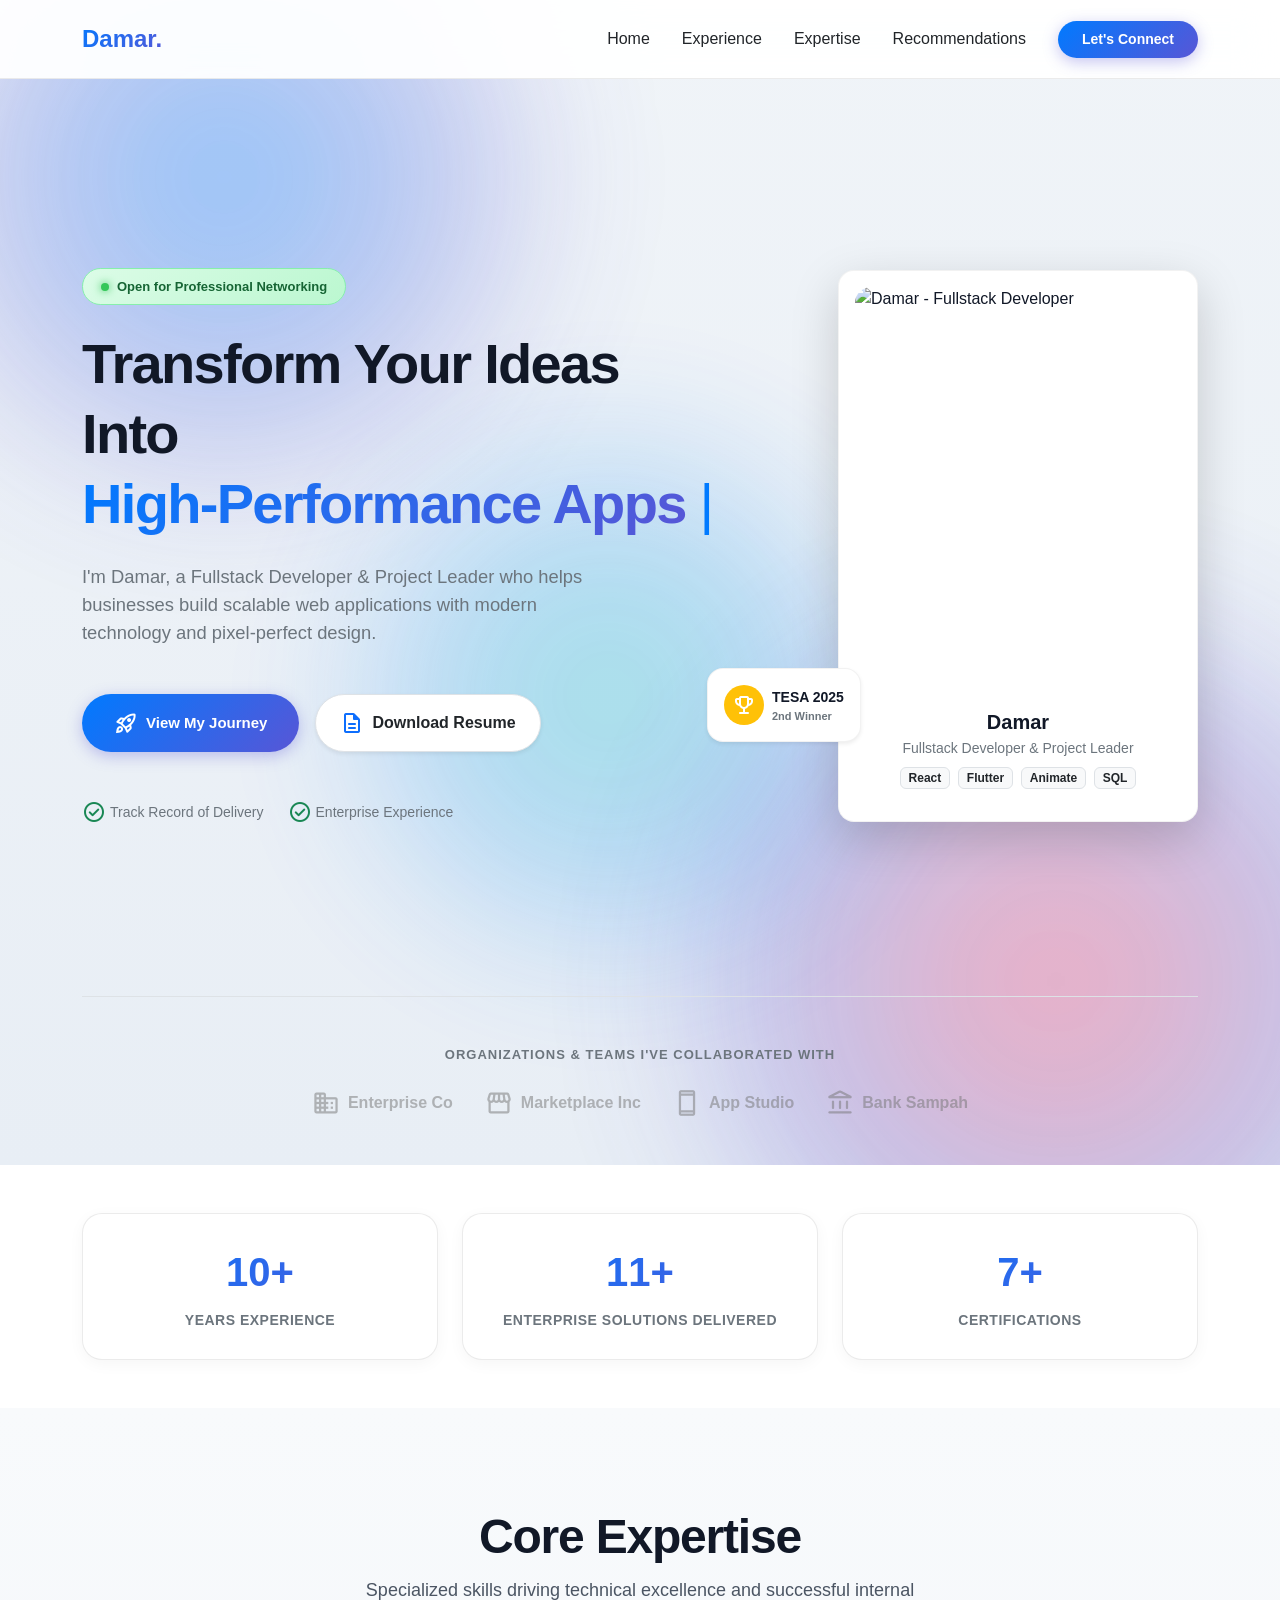
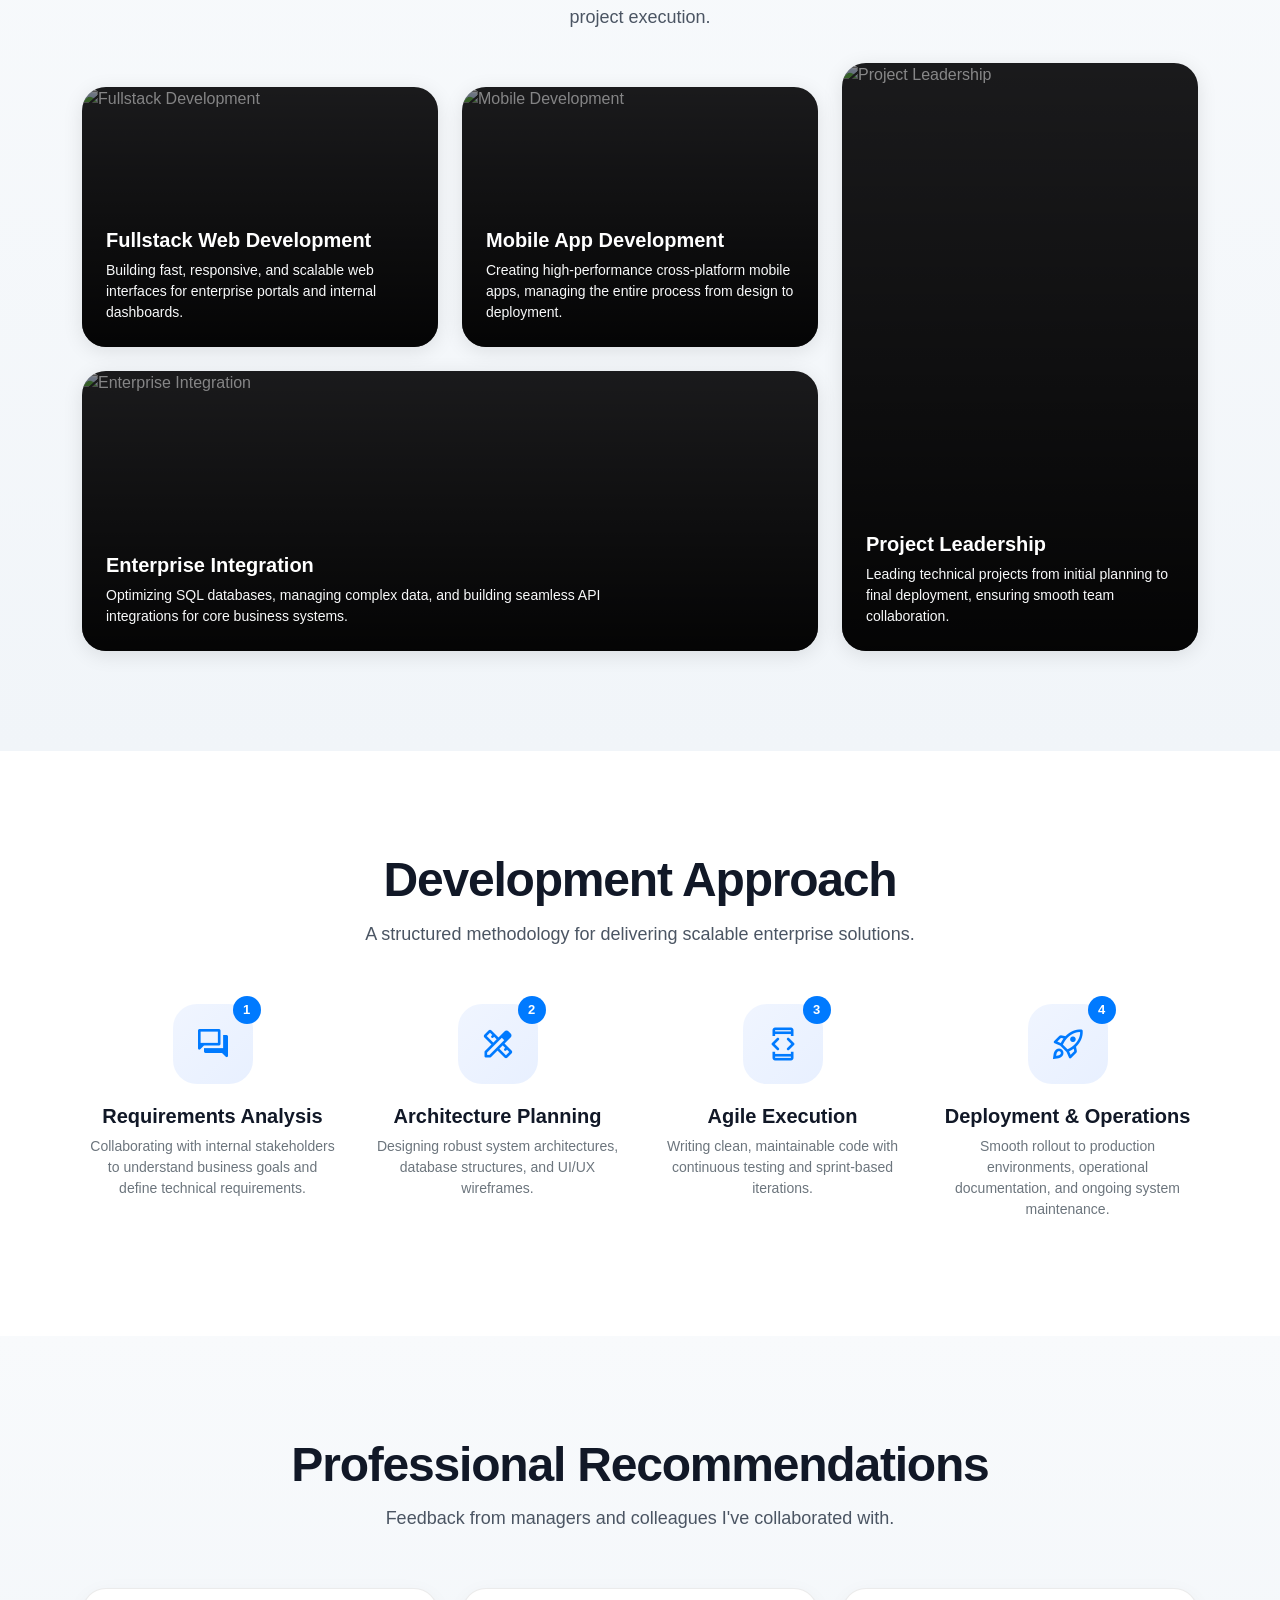
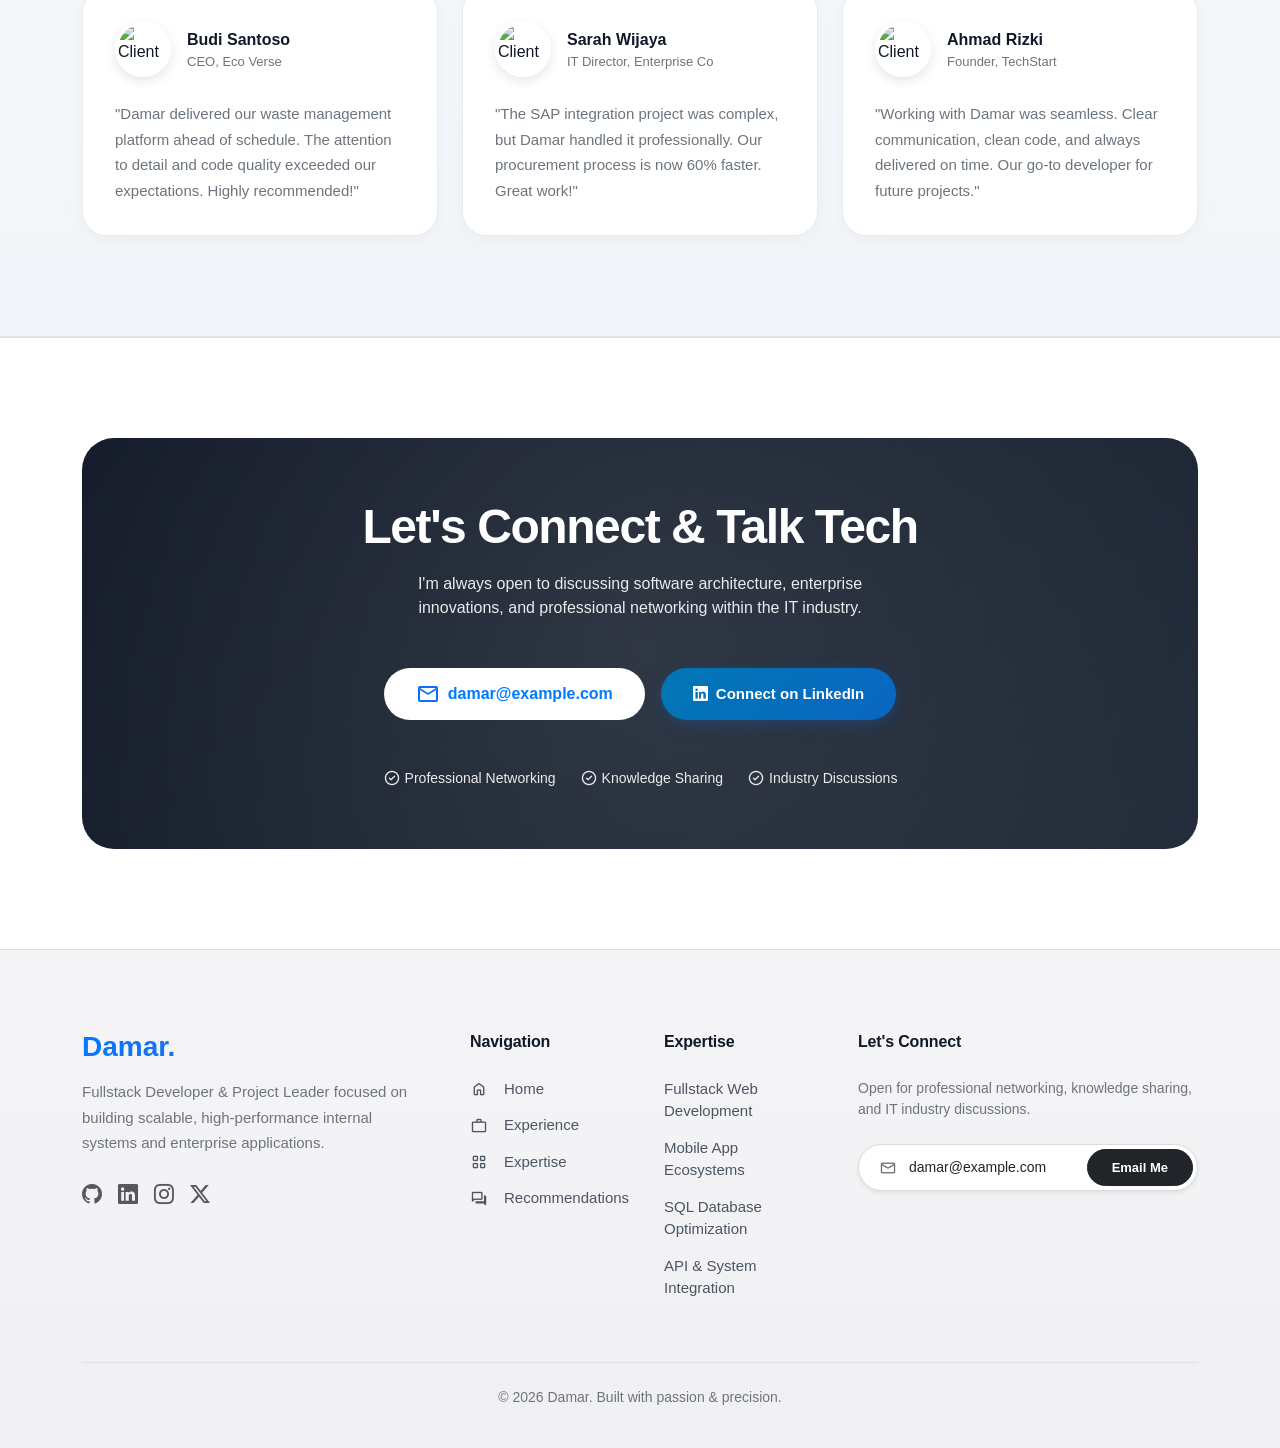
==== index.html @ cf51aee3 "done" ====
<!DOCTYPE html>
<html lang="en">

<head>
    <meta charset="UTF-8">
    <meta name="viewport" content="width=device-width, initial-scale=1.0">

    <title>Damar | Fullstack Developer & Programmer</title>
    <meta name="description"
        content="Hire Damar, a Fullstack Developer & Project Leader specializing in responsive web interfaces and enterprise app integration.">
    <meta name="keywords"
        content="Damar, Fullstack Developer, Web Developer, UI/UX, Programmer, React, Node.js, SQL, SAP Integration">
    <meta name="author" content="Damar">

    <link rel="preconnect" href="https://cdn.jsdelivr.net">
    <link rel="preconnect" href="https://images.unsplash.com">
    <link rel="preconnect" href="https://fonts.googleapis.com">
    <link rel="preconnect" href="https://fonts.gstatic.com" crossorigin>

    <link href="https://cdn.jsdelivr.net/npm/bootstrap@5.3.3/dist/css/bootstrap.min.css" rel="stylesheet">

    <link href="https://fonts.googleapis.com/css2?family=Material+Symbols+Rounded:opsz,wght,FILL,GRAD@24,400,1,0"
        rel="stylesheet" />
    <link rel="stylesheet" href="https://cdn.jsdelivr.net/npm/bootstrap-icons@1.11.3/font/bootstrap-icons.min.css">
    <link rel="stylesheet" href="assets/main.css">
</head>

<body>

    <nav class="navbar navbar-expand-lg fixed-top navbar-glass py-3" id="navbar">
        <div class="container">
            <a class="navbar-brand fw-bold fs-4" href="#"
                style="background: linear-gradient(135deg, var(--primary-blue) 0%, var(--primary-purple) 100%); -webkit-background-clip: text; background-clip: text; color: transparent; -webkit-text-fill-color: transparent;">Damar.</a>
            <button class="navbar-toggler border-0" type="button" data-bs-toggle="collapse" data-bs-target="#navbarNav">
                <span class="navbar-toggler-icon"></span>
            </button>
            <div class="collapse navbar-collapse justify-content-end" id="navbarNav">
                <ul class="navbar-nav align-items-center gap-3 fw-medium">
                    <li class="nav-item"><a class="nav-link text-dark" href="#hero">Home</a></li>
                    <li class="nav-item"><a class="nav-link text-dark" href="portofolio.html">Experience</a></li>
                    <li class="nav-item"><a class="nav-link text-dark" href="#about">Expertise</a></li>
                    <li class="nav-item"><a class="nav-link text-dark" href="#testimonials">Recommendations</a></li>
                    <li class="nav-item ms-lg-2"><a href="#contact" class="btn-gradient text-decoration-none py-2 px-4"
                            style="font-size: 14px;">Let's Connect</a></li>
                </ul>
            </div>
        </div>
    </nav>

    <section id="hero" class="d-flex align-items-center pt-5">
        <div class="aurora-hero">
            <div class="aurora-blob blob-1"></div>
            <div class="aurora-blob blob-2"></div>
            <div class="aurora-blob blob-3"></div>
        </div>

        <div class="container position-relative z-1 py-5">
            <div class="row align-items-center min-vh-100">
                <div class="col-lg-7 text-center text-lg-start">
                    <div class="badge-available mb-4 reveal">
                        <div class="dot"></div>
                        Open for Professional Networking
                    </div>

                    <h1 class="fw-bold display-4 mb-4 lh-sm reveal reveal-delay-1" style="letter-spacing: -0.03em;">
                        Transform Your Ideas Into <br>
                        <span class="typewriter-text"
                            style="background: linear-gradient(135deg, var(--primary-blue) 0%, var(--primary-purple) 100%); -webkit-background-clip: text; background-clip: text; color: transparent; -webkit-text-fill-color: transparent;"></span>
                        <span class="typewriter-cursor">|</span>
                    </h1>

                    <p class="lead text-secondary mb-5 fw-medium reveal reveal-delay-2"
                        style="max-width: 540px; font-size: 1.15rem;">
                        I'm Damar, a Fullstack Developer & Project Leader who helps businesses build scalable web
                        applications with modern technology and pixel-perfect design.
                    </p>

                    <div
                        class="d-flex flex-wrap gap-3 justify-content-center justify-content-lg-start mb-5 reveal reveal-delay-3">
                        <a href="#contact" class="btn-gradient text-decoration-none">
                            <span class="material-symbols-rounded">rocket_launch</span> View My Journey
                        </a>
                        <a href="portofolio.html"
                            class="btn btn-outline-dark bg-white rounded-pill px-4 py-3 fw-semibold d-flex align-items-center gap-2 border shadow-sm text-decoration-none text-dark transition-all hover-shadow">
                            <span class="material-symbols-rounded text-primary">description</span> Download Resume
                        </a>
                    </div>

                    <div class="d-flex flex-wrap gap-4 justify-content-center justify-content-lg-start text-secondary reveal reveal-delay-4"
                        style="font-size: 14px;">
                        <span class="fw-medium d-flex align-items-center"><span
                                class="material-symbols-rounded text-success me-1">check_circle</span> Track Record of
                            Delivery</span>
                        <span class="fw-medium d-flex align-items-center"><span
                                class="material-symbols-rounded text-success me-1">check_circle</span> Enterprise
                            Experience</span>
                    </div>
                </div>

                <div class="col-lg-5 d-none d-lg-block">
                    <div class="position-relative reveal-right">
                        <div class="bg-white rounded-4 p-3 shadow-lg"
                            style="max-width: 360px; margin-left: auto; border: 1px solid rgba(0,0,0,0.05);">
                            <div class="rounded-4 overflow-hidden" style="aspect-ratio: 4/5;">
                                <img src="https://images.unsplash.com/photo-1507003211169-0a1dd7228f2d?ixlib=rb-4.0.3&auto=format&fit=crop&w=600&q=80"
                                    alt="Damar - Fullstack Developer" class="w-100 h-100" style="object-fit: cover;">
                            </div>
                            <div class="p-3 text-center">
                                <h5 class="fw-bold mb-1">Damar</h5>
                                <p class="text-secondary mb-2" style="font-size: 14px;">Fullstack Developer & Project
                                    Leader</p>
                                <div class="d-flex justify-content-center gap-2">
                                    <span class="badge bg-light text-dark border">React</span>
                                    <span class="badge bg-light text-dark border">Flutter</span>
                                    <span class="badge bg-light text-dark border">Animate</span>
                                    <span class="badge bg-light text-dark border">SQL</span>
                                </div>
                            </div>
                        </div>

                        <div class="position-absolute bg-white rounded-4 p-3 shadow-sm"
                            style="bottom: 80px; left: -40px; max-width: 160px; border: 1px solid rgba(0,0,0,0.05);">
                            <div class="d-flex align-items-center gap-2">
                                <div class="bg-warning rounded-circle d-flex align-items-center justify-content-center"
                                    style="width: 40px; height: 40px;">
                                    <span class="material-symbols-rounded text-white">emoji_events</span>
                                </div>
                                <div>
                                    <div class="fw-bold" style="font-size: 14px;">TESA 2025</div>
                                    <div style="font-size: 11px;" class="text-secondary fw-semibold">2nd Winner</div>
                                </div>
                            </div>
                        </div>
                    </div>
                </div>
            </div>

            <div class="text-center pt-5 border-top reveal">
                <p class="text-secondary mb-4"
                    style="font-size: 13px; text-transform: uppercase; letter-spacing: 1px; font-weight: 600;">
                    Organizations & Teams I've Collaborated With</p>
                <div class="client-logos justify-content-center">
                    <div class="client-logo-item text-secondary">
                        <span class="material-symbols-rounded fs-3">domain</span><span class="fw-semibold">Enterprise
                            Co</span>
                    </div>
                    <div class="client-logo-item text-secondary">
                        <span class="material-symbols-rounded fs-3">storefront</span><span
                            class="fw-semibold">Marketplace Inc</span>
                    </div>
                    <div class="client-logo-item text-secondary">
                        <span class="material-symbols-rounded fs-3">smartphone</span><span class="fw-semibold">App
                            Studio</span>
                    </div>
                    <div class="client-logo-item text-secondary">
                        <span class="material-symbols-rounded fs-3">account_balance</span><span class="fw-semibold">Bank
                            Sampah</span>
                    </div>
                </div>
            </div>
        </div>
    </section>

    <section class="py-5 bg-white">
        <div class="container">
            <div class="row g-4">
                <div class="col-12 col-md-4 reveal">
                    <div class="stat-card">
                        <div class="stat-number counter" data-target="10">0</div>
                        <p class="text-secondary fw-semibold small mt-2 mb-0 text-uppercase"
                            style="letter-spacing: 0.5px;">Years Experience</p>
                    </div>
                </div>
                <div class="col-12 col-md-4 reveal reveal-delay-1">
                    <div class="stat-card">
                        <div class="stat-number counter" data-target="11">0</div>
                        <p class="text-secondary fw-semibold small mt-2 mb-0 text-uppercase"
                            style="letter-spacing: 0.5px;">Enterprise Solutions Delivered</p>
                    </div>
                </div>
                <div class="col-12 col-md-4 reveal reveal-delay-2">
                    <div class="stat-card">
                        <div class="stat-number counter" data-target="7">0</div>
                        <p class="text-secondary fw-semibold small mt-2 mb-0 text-uppercase"
                            style="letter-spacing: 0.5px;">Certifications</p>
                    </div>
                </div>
            </div>
        </div>
    </section>

    <section id="about" class="section-padding" style="background: linear-gradient(180deg, #f8fafc 0%, #f1f5f9 100%);">
        <div class="container">
            <div class="section-header reveal">
                <h2 class="section-title" style="letter-spacing: -0.025em; font-weight: 800;">Core Expertise</h2>
                <p class="section-subtitle">Specialized skills driving technical excellence and successful internal
                    project execution.</p>
            </div>

            <div class="row g-4">
                <div class="col-lg-8">
                    <div class="row g-4">
                        <div class="col-md-6 reveal reveal-delay-1">
                            <div class="bento-card">
                                <img src="https://images.unsplash.com/photo-1555066931-4365d14bab8c?ixlib=rb-4.0.3&auto=format&fit=crop&w=800&q=80"
                                    alt="Fullstack Development" class="bento-bg" loading="lazy">
                                <div class="bento-overlay">
                                    <h3 class="fw-bold text-white mb-2 h5">Fullstack Web Development</h3>
                                    <p class="text-light mb-0" style="font-size: 14px;">Building fast, responsive, and
                                        scalable web interfaces for enterprise portals and internal dashboards.</p>
                                </div>
                            </div>
                        </div>
                        <div class="col-md-6 reveal reveal-delay-2">
                            <div class="bento-card">
                                <img src="https://images.unsplash.com/photo-1512941937669-90a1b58e7e9c?ixlib=rb-4.0.3&auto=format&fit=crop&w=800&q=80"
                                    alt="Mobile Development" class="bento-bg" loading="lazy">
                                <div class="bento-overlay">
                                    <h3 class="fw-bold text-white mb-2 h5">Mobile App Development</h3>
                                    <p class="text-light mb-0" style="font-size: 14px;">Creating high-performance
                                        cross-platform mobile apps, managing the entire process from design to
                                        deployment.</p>
                                </div>
                            </div>
                        </div>
                        <div class="col-12 reveal reveal-delay-3">
                            <div class="bento-card" style="min-height: 280px;">
                                <img src="https://images.unsplash.com/photo-1558494949-ef010cbdcc31?ixlib=rb-4.0.3&auto=format&fit=crop&w=1200&q=80"
                                    alt="Enterprise Integration" class="bento-bg" loading="lazy">
                                <div class="bento-overlay">
                                    <h3 class="fw-bold text-white mb-2 h5">Enterprise Integration</h3>
                                    <p class="text-light mb-0" style="font-size: 14px; max-width: 500px;">Optimizing SQL
                                        databases, managing complex data, and building seamless API integrations for
                                        core business systems.</p>
                                </div>
                            </div>
                        </div>
                    </div>
                </div>
                <div class="col-lg-4 mt-4 mt-lg-0 reveal reveal-delay-4">
                    <div class="bento-card bento-tall">
                        <img src="https://images.unsplash.com/photo-1522071820081-009f0129c71c?ixlib=rb-4.0.3&auto=format&fit=crop&w=800&q=80"
                            alt="Project Leadership" class="bento-bg" loading="lazy">
                        <div class="bento-overlay">
                            <h3 class="fw-bold text-white mb-2 h5">Project Leadership</h3>
                            <p class="text-light mb-0" style="font-size: 14px;">Leading technical projects from initial
                                planning to final deployment, ensuring smooth team collaboration.</p>
                        </div>
                    </div>
                </div>
            </div>
        </div>
    </section>


    <section id="process" class="section-padding bg-white">
        <div class="container">
            <div class="section-header reveal">
                <h2 class="section-title" style="letter-spacing: -0.025em; font-weight: 800;">Development Approach</h2>
                <p class="section-subtitle">A structured methodology for delivering scalable enterprise solutions.</p>
            </div>

            <div class="row g-4">
                <div class="col-6 col-lg-3 reveal reveal-delay-1">
                    <div class="process-step">
                        <div class="step-number">1</div>
                        <div class="process-icon">
                            <span class="material-symbols-rounded">forum</span>
                        </div>
                        <h5 class="fw-bold mb-2">Requirements Analysis</h5>
                        <p class="text-secondary px-2" style="font-size: 14px;">Collaborating with internal stakeholders
                            to understand business goals and define technical requirements.</p>
                    </div>
                </div>
                <div class="col-6 col-lg-3 reveal reveal-delay-2">
                    <div class="process-step">
                        <div class="step-number">2</div>
                        <div class="process-icon">
                            <span class="material-symbols-rounded">design_services</span>
                        </div>
                        <h5 class="fw-bold mb-2">Architecture Planning</h5>
                        <p class="text-secondary px-2" style="font-size: 14px;">Designing robust system architectures,
                            database structures, and UI/UX wireframes.</p>
                    </div>
                </div>
                <div class="col-6 col-lg-3 reveal reveal-delay-3">
                    <div class="process-step">
                        <div class="step-number">3</div>
                        <div class="process-icon">
                            <span class="material-symbols-rounded">developer_mode</span>
                        </div>
                        <h5 class="fw-bold mb-2">Agile Execution</h5>
                        <p class="text-secondary px-2" style="font-size: 14px;">Writing clean, maintainable code with
                            continuous testing and sprint-based iterations.</p>
                    </div>
                </div>
                <div class="col-6 col-lg-3 reveal reveal-delay-4">
                    <div class="process-step">
                        <div class="step-number">4</div>
                        <div class="process-icon">
                            <span class="material-symbols-rounded">rocket_launch</span>
                        </div>
                        <h5 class="fw-bold mb-2">Deployment & Operations</h5>
                        <p class="text-secondary px-2" style="font-size: 14px;">Smooth rollout to production
                            environments, operational documentation, and ongoing system maintenance.</p>
                    </div>
                </div>
            </div>
        </div>
    </section>

    <section id="testimonials" class="section-padding border-bottom"
        style="background: linear-gradient(180deg, #f8fafc 0%, #f1f5f9 100%);">
        <div class="container">
            <div class="section-header reveal">
                <h2 class="section-title" style="letter-spacing: -0.025em; font-weight: 800;">Professional
                    Recommendations</h2>
                <p class="section-subtitle">Feedback from managers and colleagues I've collaborated with.</p>
            </div>

            <div class="row g-4">
                <div class="col-md-6 col-lg-4 reveal reveal-delay-1">
                    <div class="testimonial-card">
                        <div class="d-flex align-items-center gap-3 mb-4">
                            <img src="https://images.unsplash.com/photo-1560250097-0b93528c311a?ixlib=rb-4.0.3&auto=format&fit=crop&w=200&q=80"
                                alt="Client" class="testimonial-avatar" loading="lazy">
                            <div>
                                <div class="fw-bold">Budi Santoso</div>
                                <div class="text-secondary" style="font-size: 13px;">CEO, Eco Verse</div>
                            </div>
                        </div>
                        <p class="text-secondary mb-0" style="font-size: 15px; line-height: 1.7;">"Damar delivered our
                            waste management platform ahead of schedule. The attention to detail and code quality
                            exceeded our expectations. Highly recommended!"</p>
                    </div>
                </div>

                <div class="col-md-6 col-lg-4 reveal reveal-delay-2">
                    <div class="testimonial-card">
                        <div class="d-flex align-items-center gap-3 mb-4">
                            <img src="https://images.unsplash.com/photo-1573496359142-b8d87734a5a2?ixlib=rb-4.0.3&auto=format&fit=crop&w=200&q=80"
                                alt="Client" class="testimonial-avatar" loading="lazy">
                            <div>
                                <div class="fw-bold">Sarah Wijaya</div>
                                <div class="text-secondary" style="font-size: 13px;">IT Director, Enterprise Co</div>
                            </div>
                        </div>
                        <p class="text-secondary mb-0" style="font-size: 15px; line-height: 1.7;">"The SAP integration
                            project was complex, but Damar handled it professionally. Our procurement process is now 60%
                            faster. Great work!"</p>
                    </div>
                </div>

                <div class="col-md-6 col-lg-4 reveal reveal-delay-3">
                    <div class="testimonial-card">
                        <div class="d-flex align-items-center gap-3 mb-4">
                            <img src="https://images.unsplash.com/photo-1472099645785-5658abf4ff4e?ixlib=rb-4.0.3&auto=format&fit=crop&w=200&q=80"
                                alt="Client" class="testimonial-avatar" loading="lazy">
                            <div>
                                <div class="fw-bold">Ahmad Rizki</div>
                                <div class="text-secondary" style="font-size: 13px;">Founder, TechStart</div>
                            </div>
                        </div>
                        <p class="text-secondary mb-0" style="font-size: 15px; line-height: 1.7;">"Working with Damar
                            was seamless. Clear communication, clean code, and always delivered on time. Our go-to
                            developer for future projects."</p>
                    </div>
                </div>
            </div>
        </div>
    </section>

    <section id="contact" class="section-padding bg-white border-top">
        <div class="container">
            <div class="cta-section reveal">
                <div class="position-relative z-1">
                    <h2 class="fw-bold display-5 mb-3" style="letter-spacing: -0.03em;">Let's Connect & Talk Tech</h2>
                    <p class="mb-5 mx-auto" style="max-width: 500px; opacity: 0.9;">I'm always open to discussing
                        software architecture, enterprise innovations, and professional networking within the IT
                        industry.</p>

                    <div class="d-flex flex-wrap gap-3 justify-content-center mb-5">
                        <a href="mailto:damar@example.com" class="btn-white text-decoration-none text-dark">
                            <span class="material-symbols-rounded text-primary">mail</span> damar@example.com
                        </a>
                        <a href="https://www.linkedin.com/in/damaryosaaji/" class="btn-gradient text-decoration-none"
                            style="background: linear-gradient(135deg, #0077b5 0%, #0a66c2 100%) !important; box-shadow: 0 4px 15px rgba(10, 102, 194, 0.3) !important;">
                            <i class="bi bi-linkedin"></i> Connect on LinkedIn
                        </a>
                    </div>

                    <div class="d-flex flex-wrap gap-4 justify-content-center" style="font-size: 14px; opacity: 0.9;">
                        <span class="d-flex align-items-center"><span class="material-symbols-rounded me-1"
                                style="font-size: 18px;">check_circle</span> Professional Networking</span>
                        <span class="d-flex align-items-center"><span class="material-symbols-rounded me-1"
                                style="font-size: 18px;">check_circle</span> Knowledge Sharing</span>
                        <span class="d-flex align-items-center"><span class="material-symbols-rounded me-1"
                                style="font-size: 18px;">check_circle</span> Industry Discussions</span>
                    </div>
                </div>
            </div>
        </div>
    </section>

    <footer class="footer-light">
        <div class="container">
            <div class="row g-5">
                <div class="col-lg-4 pe-lg-4 reveal">
                    <h3 class="fw-bold mb-3"
                        style="font-size: 28px; background: linear-gradient(135deg, var(--primary-blue) 0%, var(--primary-purple) 100%); -webkit-background-clip: text; background-clip: text; color: transparent; -webkit-text-fill-color: transparent;">
                        Damar.</h3>
                    <p class="text-secondary" style="font-size: 15px; line-height: 1.7;">
                        Fullstack Developer & Project Leader focused on building scalable, high-performance internal
                        systems and enterprise applications.
                    </p>
                    <div class="d-flex gap-3 mt-4">
                        <a href="#" target="_blank" aria-label="GitHub"
                            class="text-dark fs-5 transition-all opacity-75 hover-opacity-100"><i
                                class="bi bi-github"></i></a>
                        <a href="#" target="_blank" aria-label="LinkedIn"
                            class="text-dark fs-5 transition-all opacity-75 hover-opacity-100"><i
                                class="bi bi-linkedin"></i></a>
                        <a href="#" target="_blank" aria-label="Instagram"
                            class="text-dark fs-5 transition-all opacity-75 hover-opacity-100"><i
                                class="bi bi-instagram"></i></a>
                        <a href="#" target="_blank" aria-label="X / Twitter"
                            class="text-dark fs-5 transition-all opacity-75 hover-opacity-100"><i
                                class="bi bi-twitter-x"></i></a>
                    </div>
                </div>

                <div class="col-6 col-lg-2 reveal reveal-delay-1">
                    <div class="footer-title">Navigation</div>
                    <a href="#hero" class="footer-link"><span class="material-symbols-rounded me-2"
                            style="font-size: 18px;">home</span> Home</a>
                    <a href="portofolio.html" class="footer-link"><span class="material-symbols-rounded me-2"
                            style="font-size: 18px;">work</span> Experience</a>
                    <a href="#about" class="footer-link"><span class="material-symbols-rounded me-2"
                            style="font-size: 18px;">grid_view</span> Expertise</a>
                    <a href="#testimonials" class="footer-link"><span class="material-symbols-rounded me-2"
                            style="font-size: 18px;">forum</span> Recommendations</a>
                </div>

                <div class="col-6 col-lg-2 reveal reveal-delay-2">
                    <div class="footer-title">Expertise</div>
                    <a href="#" class="footer-link">Fullstack Web Development</a>
                    <a href="#" class="footer-link">Mobile App Ecosystems</a>
                    <a href="#" class="footer-link">SQL Database Optimization</a>
                    <a href="#" class="footer-link">API & System Integration</a>
                </div>

                <div class="col-lg-4 reveal reveal-delay-3">
                    <div class="footer-title">Let's Connect</div>
                    <p class="text-secondary mb-4" style="font-size: 14px;">Open for professional networking, knowledge
                        sharing, and IT industry discussions.</p>
                    <div
                        class="d-flex align-items-center border border-secondary border-opacity-25 rounded-pill bg-white overflow-hidden p-1 shadow-sm">
                        <span class="material-symbols-rounded text-secondary ms-3" style="font-size: 18px;">mail</span>
                        <input type="text" value="damar@example.com"
                            class="form-control border-0 bg-transparent shadow-none text-dark" readonly
                            aria-label="Email" style="font-size: 14px;">
                        <a href="mailto:damar@example.com" class="btn btn-dark rounded-pill py-2 px-4"
                            style="font-size: 13px; white-space: nowrap; font-weight: 600;">
                            Email Me
                        </a>
                    </div>
                </div>
            </div>
            <div class="text-center mt-5 pt-4 border-top">
                <p class="text-secondary small mb-0">&copy; 2026 Damar. Built with passion & precision.</p>
            </div>
        </div>
    </footer>

    <button id="backToTop" class="btn-back-to-top" aria-label="Back to top">
        <span class="material-symbols-rounded">arrow_upward</span>
    </button>

    <script src="https://code.jquery.com/jquery-3.7.1.min.js"></script>
    <script src="https://cdn.jsdelivr.net/npm/bootstrap@5.3.3/dist/js/bootstrap.bundle.min.js"></script>
    <script src="assets/main.js"></script>
</body>

</html>
---- assets/main.css ----
:root {
            --primary-blue: #007aff;
            --primary-purple: #5856d6;
            --accent-green: #34c759;
            --bg-light: #fbfbfd;
            --text-dark: #111827;
            --text-secondary: #4b5563;
            --border-light: rgba(0, 0, 0, 0.08);
        }

        html {
            scroll-behavior: smooth;
        }

        body {
            font-family: -apple-system, BlinkMacSystemFont, "Segoe UI", Roboto, Helvetica, Arial, sans-serif;
            background-color: var(--bg-light);
            color: var(--text-dark);
            overflow-x: hidden;
        }

        .material-symbols-rounded {
            vertical-align: middle;
            line-height: 1;
        }

        /* === SCROLL REVEAL ANIMATIONS === */
        .reveal {
            opacity: 0;
            transform: translateY(30px);
            transition: all 0.8s cubic-bezier(0.25, 0.8, 0.25, 1);
        }

        .reveal.active {
            opacity: 1;
            transform: translateY(0);
        }

        .reveal-left {
            opacity: 0;
            transform: translateX(-50px);
            transition: all 0.8s cubic-bezier(0.25, 0.8, 0.25, 1);
        }

        .reveal-left.active {
            opacity: 1;
            transform: translateX(0);
        }

        .reveal-right {
            opacity: 0;
            transform: translateX(50px);
            transition: all 0.8s cubic-bezier(0.25, 0.8, 0.25, 1);
        }

        .reveal-right.active {
            opacity: 1;
            transform: translateX(0);
        }

        .reveal-delay-1 {
            transition-delay: 0.1s;
        }

        .reveal-delay-2 {
            transition-delay: 0.2s;
        }

        .reveal-delay-3 {
            transition-delay: 0.3s;
        }

        .reveal-delay-4 {
            transition-delay: 0.4s;
        }

        /* === AVAILABILITY BADGE === */
        .badge-available {
            background: linear-gradient(135deg, #dcfce7 0%, #bbf7d0 100%);
            color: #166534;
            border: 1px solid #86efac;
            border-radius: 50px;
            display: inline-flex;
            align-items: center;
            gap: 8px;
            padding: 8px 18px;
            font-size: 13px;
            font-weight: 600;
            animation: pulse-green 2s ease-in-out infinite;
        }

        .badge-available .dot {
            width: 8px;
            height: 8px;
            background: var(--accent-green);
            border-radius: 50%;
            box-shadow: 0 0 8px var(--accent-green);
        }

        @keyframes pulse-green {

            0%,
            100% {
                box-shadow: 0 0 0 0 rgba(52, 199, 89, 0.4);
            }

            50% {
                box-shadow: 0 0 0 8px rgba(52, 199, 89, 0);
            }
        }

        /* === HERO & AURORA === */
        #hero {
            position: relative;
            overflow: hidden;
            background: linear-gradient(180deg, #f0f4f8 0%, #e8eef5 100%);
            min-height: 100vh;
            z-index: 1;
        }

        .aurora-hero {
            position: absolute;
            top: 0;
            left: 0;
            right: 0;
            bottom: 0;
            z-index: 0;
        }

        .aurora-blob {
            position: absolute;
            filter: blur(70px);
            opacity: 0.8;
            border-radius: 50%;
            animation: float 15s infinite ease-in-out alternate;
            will-change: transform;
        }

        .blob-1 {
            top: -15%;
            left: -10%;
            width: 55vw;
            height: 55vw;
            background: radial-gradient(circle, rgba(0, 122, 255, 0.5) 0%, rgba(88, 86, 214, 0.3) 50%, transparent 70%);
            animation-duration: 18s;
        }

        .blob-2 {
            bottom: -20%;
            right: -15%;
            width: 65vw;
            height: 65vw;
            background: radial-gradient(circle, rgba(255, 55, 95, 0.45) 0%, rgba(88, 86, 214, 0.35) 50%, transparent 70%);
            animation-duration: 22s;
            animation-delay: -5s;
        }

        .blob-3 {
            top: 35%;
            left: 25%;
            width: 45vw;
            height: 45vw;
            background: radial-gradient(circle, rgba(0, 199, 190, 0.4) 0%, rgba(0, 122, 255, 0.25) 50%, transparent 70%);
            animation-duration: 16s;
            animation-delay: -3s;
        }

        .blob-cursor {
            position: absolute;
            width: 350px;
            height: 350px;
            background: radial-gradient(circle, rgba(0, 122, 255, 0.4) 0%, rgba(0, 122, 255, 0) 70%);
            filter: blur(40px);
            transform: translate(-50%, -50%);
            animation: none;
            pointer-events: none;
            transition: opacity 0.3s ease;
            opacity: 0;
            z-index: 1;
            left: 0;
            top: 0;
        }

        @keyframes float {
            0% {
                transform: translate(0, 0) scale(1) rotate(0deg);
            }

            33% {
                transform: translate(30px, -20px) scale(1.05) rotate(3deg);
            }

            66% {
                transform: translate(-20px, 30px) scale(0.95) rotate(-2deg);
            }

            100% {
                transform: translate(20px, 20px) scale(1.02) rotate(2deg);
            }
        }

        /* === NAVBAR === */
        .navbar-glass {
            background: rgba(255, 255, 255, 0.95);
            backdrop-filter: blur(20px) saturate(180%);
            border-bottom: 1px solid var(--border-light);
            transition: all 0.3s ease;
        }

        .navbar-glass.scrolled {
            box-shadow: 0 4px 20px rgba(0, 0, 0, 0.08);
        }

        /* === CLIENT LOGOS === */
        .client-logos {
            display: flex;
            align-items: center;
            gap: 32px;
            flex-wrap: wrap;
            justify-content: center;
        }

        .client-logo-item {
            opacity: 0.5;
            filter: grayscale(100%);
            transition: all 0.3s ease;
            display: flex;
            align-items: center;
            gap: 8px;
        }

        .client-logo-item:hover {
            opacity: 1;
            filter: grayscale(0%);
        }

        /* === BENTO GRID === */
        .bento-card {
            position: relative;
            border-radius: 24px;
            overflow: hidden;
            background-color: #1d1d1f;
            color: white;
            transition: all 0.4s cubic-bezier(0.25, 0.8, 0.25, 1);
            height: 100%;
            min-height: 260px;
            box-shadow: 0 4px 20px rgba(0, 0, 0, 0.1);
        }

        .bento-card:hover {
            transform: translateY(-6px);
            box-shadow: 0 16px 48px rgba(0, 0, 0, 0.2);
        }

        .bento-bg {
            position: absolute;
            top: 0;
            left: 0;
            width: 100%;
            height: 100%;
            object-fit: cover;
            opacity: 0.55;
            transition: all 0.4s ease;
        }

        .bento-card:hover .bento-bg {
            opacity: 0.75;
            transform: scale(1.05);
        }

        .bento-overlay {
            position: absolute;
            top: 0;
            left: 0;
            width: 100%;
            height: 100%;
            background: linear-gradient(to bottom, rgba(0, 0, 0, 0.1) 0%, rgba(0, 0, 0, 0.85) 100%);
            display: flex;
            flex-direction: column;
            justify-content: flex-end;
            padding: 24px;
        }

        .bento-tall {
            min-height: 540px;
        }

        @media (max-width: 991.98px) {

            .bento-card,
            .bento-tall {
                min-height: 280px !important;
                height: 280px !important;
            }
        }

        /* === STATS CARDS === */
        .stat-card {
            background: #ffffff;
            border-radius: 20px;
            border: 1px solid var(--border-light);
            box-shadow: 0 4px 16px rgba(0, 0, 0, 0.04);
            transition: all 0.3s ease;
            padding: 28px 20px;
            text-align: center;
        }

        .stat-card:hover {
            transform: translateY(-6px);
            box-shadow: 0 12px 32px rgba(0, 0, 0, 0.1);
        }

        .stat-number {
            font-size: 2.5rem;
            font-weight: 700;
            background: linear-gradient(135deg, var(--primary-blue) 0%, var(--primary-purple) 100%);
            -webkit-background-clip: text;
            background-clip: text;
            color: transparent;
            -webkit-text-fill-color: transparent;
        }

        /* === PORTFOLIO TABS & CARDS === */
        .modern-tabs {
            background-color: #f3f4f6;
            border-radius: 50px;
            padding: 6px;
            display: inline-flex;
            border: 1px solid rgba(0, 0, 0, 0.05);
        }

        .modern-tabs .nav-link {
            color: #4b5563;
            font-weight: 600;
            border-radius: 50px;
            padding: 10px 24px;
            font-size: 14px;
            transition: all 0.3s ease;
            border: none;
        }

        .modern-tabs .nav-link:hover {
            color: var(--text-dark);
        }

        .modern-tabs .nav-link.active {
            background: linear-gradient(135deg, #ffffff 0%, #f8f9fa 100%);
            color: var(--text-dark);
            box-shadow: 0 2px 10px rgba(0, 0, 0, 0.08);
        }

        .tab-pane {
            transition: opacity 0.4s ease-in-out;
        }

        .card-modern {
            background: #ffffff;
            border-radius: 24px;
            padding: 16px;
            border: 1px solid var(--border-light);
            box-shadow: 0 6px 20px rgba(0, 0, 0, 0.04);
            transition: all 0.35s cubic-bezier(0.25, 0.8, 0.25, 1);
            height: 100%;
            display: flex;
            flex-direction: column;
            position: relative;
            text-decoration: none;
            color: var(--text-dark);
        }

        .card-modern:hover {
            transform: translateY(-6px);
            box-shadow: 0 16px 40px rgba(0, 0, 0, 0.1);
            text-decoration: none;
            color: var(--text-dark);
        }

        .card-modern-img {
            background-color: #f3f4f6;
            border-radius: 16px;
            overflow: hidden;
            position: relative;
            aspect-ratio: 4/3;
            margin-bottom: 20px;
        }

        .card-modern-img img {
            width: 100%;
            height: 100%;
            object-fit: cover;
            transition: transform 0.4s ease;
        }

        .card-modern:hover .card-modern-img img {
            transform: scale(1.03);
        }

        .card-badge {
            position: absolute;
            top: 12px;
            right: 12px;
            background: #ffffff;
            color: var(--text-dark);
            font-weight: 600;
            font-size: 11px;
            padding: 6px 12px;
            border-radius: 8px;
            box-shadow: 0 4px 12px rgba(0, 0, 0, 0.12);
            display: flex;
            align-items: center;
            gap: 6px;
            z-index: 2;
        }

        /* === TECH ICONS === */
        .tech-icon-box {
            width: 72px;
            height: 72px;
            border-radius: 18px;
            display: flex;
            align-items: center;
            justify-content: center;
            font-size: 32px;
            transition: all 0.3s ease;
            margin-bottom: 12px;
        }

        .tech-icon-box:hover {
            transform: translateY(-4px) scale(1.05);
        }

        /* === TESTIMONIALS === */
        .testimonial-card {
            background: #ffffff;
            border-radius: 24px;
            padding: 32px;
            border: 1px solid var(--border-light);
            box-shadow: 0 4px 20px rgba(0, 0, 0, 0.04);
            height: 100%;
            transition: all 0.3s ease;
        }

        .testimonial-card:hover {
            box-shadow: 0 12px 32px rgba(0, 0, 0, 0.08);
            transform: translateY(-4px);
        }

        .testimonial-avatar {
            width: 56px;
            height: 56px;
            border-radius: 50%;
            object-fit: cover;
            border: 3px solid #fff;
            box-shadow: 0 4px 12px rgba(0, 0, 0, 0.1);
        }

        .stars {
            color: #fbbf24;
            font-size: 20px;
        }

        /* === PROCESS STEPS (STATIC & CLEAN) === */
        .process-step {
            text-align: center;
            position: relative;
        }

        .process-step:not(:last-child)::after {
            content: '';
            position: absolute;
            top: 40px;
            right: -50%;
            width: 100%;
            height: 2px;
            background: linear-gradient(90deg, var(--primary-blue), transparent);
            opacity: 0.3;
        }

        @media (max-width: 991.98px) {
            .process-step:not(:last-child)::after {
                display: none;
            }
        }

        .process-icon {
            width: 80px;
            height: 80px;
            background: linear-gradient(135deg, #f0f5ff 0%, #e8f0ff 100%);
            border-radius: 24px;
            display: flex;
            align-items: center;
            justify-content: center;
            color: var(--primary-blue);
            margin: 0 auto 20px;
        }

        .process-icon .material-symbols-rounded {
            font-size: 36px;
        }

        .step-number {
            position: absolute;
            top: -8px;
            right: calc(50% - 48px);
            width: 28px;
            height: 28px;
            background: var(--primary-blue);
            color: white;
            border-radius: 50%;
            font-size: 13px;
            font-weight: 700;
            display: flex;
            align-items: center;
            justify-content: center;
        }

        /* === FAQ === */
        .faq-item {
            border-bottom: 1px solid var(--border-light);
            padding: 22px 0;
        }

        .faq-question {
            font-weight: 600;
            font-size: 1.05rem;
            color: var(--text-dark);
            cursor: pointer;
            display: flex;
            justify-content: space-between;
            align-items: center;
            transition: color 0.3s ease;
        }

        .faq-question:hover {
            color: var(--primary-blue);
        }

        .faq-icon {
            transition: transform 0.4s cubic-bezier(0.25, 0.8, 0.25, 1);
            font-size: 1.5rem;
        }

        .faq-item.active .faq-icon {
            transform: rotate(180deg);
            color: var(--primary-blue);
        }

        .faq-answer-wrapper {
            display: grid;
            grid-template-rows: 0fr;
            transition: grid-template-rows 0.4s cubic-bezier(0.25, 0.8, 0.25, 1);
        }

        .faq-item.active .faq-answer-wrapper {
            grid-template-rows: 1fr;
        }

        .faq-answer {
            overflow: hidden;
        }

        .faq-answer-inner {
            padding-top: 0px;
            color: var(--text-secondary);
            font-size: 15px;
            line-height: 1.6;
            opacity: 0;
            transform: translateY(-10px);
            transition: all 0.4s cubic-bezier(0.25, 0.8, 0.25, 1);
        }

        .faq-item.active .faq-answer-inner {
            opacity: 1;
            padding-top: 16px;
            padding-bottom: 8px;
            transform: translateY(0);
        }

        /* === CTA SECTION === */
        .cta-section {
            background: linear-gradient(135deg, var(--text-dark) 0%, #1f2937 100%);
            border-radius: 32px;
            padding: 60px 40px;
            text-align: center;
            color: white;
            position: relative;
            overflow: hidden;
        }

        .cta-section::before {
            content: '';
            position: absolute;
            top: -50%;
            left: -50%;
            width: 200%;
            height: 200%;
            background: radial-gradient(circle, rgba(255, 255, 255, 0.1) 0%, transparent 60%);
            animation: rotate 20s linear infinite;
        }

        @keyframes rotate {
            from {
                transform: rotate(0deg);
            }

            to {
                transform: rotate(360deg);
            }
        }

        /* === BUTTONS === */
        .btn-gradient {
            background: linear-gradient(135deg, var(--primary-blue) 0%, var(--primary-purple) 100%);
            color: #ffffff !important;
            border-radius: 100px;
            padding: 14px 32px;
            font-weight: 600;
            font-size: 15px;
            border: none;
            transition: all 0.3s ease;
            box-shadow: 0 4px 15px rgba(88, 86, 214, 0.35);
            display: inline-flex;
            align-items: center;
            gap: 8px;
        }

        .btn-gradient:hover {
            transform: translateY(-2px);
            box-shadow: 0 8px 25px rgba(88, 86, 214, 0.45);
        }

        .btn-white {
            background: white;
            color: var(--primary-blue) !important;
            border-radius: 100px;
            padding: 14px 32px;
            font-weight: 600;
            border: none;
            transition: all 0.3s ease;
            display: inline-flex;
            align-items: center;
            gap: 8px;
        }

        .btn-white:hover {
            transform: translateY(-2px);
            box-shadow: 0 8px 25px rgba(0, 0, 0, 0.2);
        }

        /* === FOOTER & LAYOUT === */
        .footer-light {
            background: linear-gradient(180deg, #f5f5f7 0%, #f0f0f2 100%);
            border-top: 1px solid var(--border-light);
            padding: 80px 0 40px 0;
        }

        .footer-link {
            color: var(--text-secondary);
            text-decoration: none;
            display: flex;
            align-items: center;
            gap: 8px;
            margin-bottom: 14px;
            font-weight: 500;
            font-size: 15px;
            transition: all 0.2s ease;
        }

        .footer-link:hover {
            color: var(--primary-blue);
            transform: translateX(3px);
        }

        .footer-link .material-symbols-rounded {
            font-size: 20px;
        }

        .footer-title {
            color: var(--text-dark);
            font-weight: 700;
            margin-bottom: 24px;
            font-size: 16px;
            letter-spacing: -0.01em;
        }

        .section-padding {
            padding: 100px 0;
        }

        @media (max-width: 991.98px) {
            .section-padding {
                padding: 70px 0;
            }
        }

        .section-header {
            margin-bottom: 56px;
            text-align: center;
        }

        .section-header .section-title {
            font-size: clamp(2rem, 5vw, 3rem);
            margin-bottom: 12px;
            font-weight: 700;
            letter-spacing: -0.025em;
        }

        .section-header .section-subtitle {
            font-size: 1.125rem;
            color: var(--text-secondary);
            max-width: 600px;
            margin: 0 auto;
        }

        /* === BACK TO TOP === */
        .btn-back-to-top {
            position: fixed;
            bottom: 30px;
            right: 30px;
            width: 50px;
            height: 50px;
            border-radius: 50%;
            background: linear-gradient(135deg, var(--primary-blue) 0%, var(--primary-purple) 100%);
            color: #ffffff;
            border: none;
            box-shadow: 0 8px 24px rgba(0, 122, 255, 0.35);
            display: flex;
            align-items: center;
            justify-content: center;
            font-size: 24px;
            z-index: 999;
            opacity: 0;
            visibility: hidden;
            transform: translateY(20px);
            transition: all 0.3s ease;
            cursor: pointer;
        }

        .btn-back-to-top.show {
            opacity: 1;
            visibility: visible;
            transform: translateY(0);
        }

        .btn-back-to-top:hover {
            transform: translateY(-5px) scale(1.05);
            box-shadow: 0 12px 32px rgba(0, 122, 255, 0.45);
        }

        /* === TYPEWRITER CURSOR === */
        .typewriter-cursor {
            color: var(--primary-blue);
            font-weight: 300;
            animation: blinkTextCursor 0.7s infinite normal;
        }

        @keyframes blinkTextCursor {

            0%,
            100% {
                opacity: 1;
            }

            50% {
                opacity: 0;
            }
        }

        /* === PORTFOLIO PAGE SPECIFIC === */
        .page-header {
            padding: 140px 0 70px 0;
            text-align: center;
            background: linear-gradient(180deg, #f5f5f7 0%, #f0f0f2 100%);
            border-bottom: 1px solid var(--border-light);
        }

        .filter-controls {
            margin-bottom: 48px;
        }

        .search-input {
            border-radius: 50px;
            padding-left: 48px;
            height: 48px;
            border: 1px solid var(--border-light);
            background-color: #fff;
            box-shadow: 0 2px 8px rgba(0, 0, 0, 0.03);
            transition: all 0.3s ease;
        }

        .search-input:focus {
            box-shadow: 0 0 0 3px rgba(0, 122, 255, 0.2);
            border-color: var(--primary-blue);
        }

        .search-icon {
            position: absolute;
            left: 20px;
            top: 50%;
            transform: translateY(-50%);
            color: var(--text-secondary);
            font-size: 22px;
            pointer-events: none;
        }

        .filter-btn {
            background-color: #fff;
            border: 1px solid var(--border-light);
            color: var(--text-secondary);
            font-weight: 600;
            border-radius: 50px;
            padding: 10px 24px;
            font-size: 14px;
            transition: all 0.3s ease;
        }

        .filter-btn:hover {
            color: var(--text-dark);
            border-color: rgba(0, 0, 0, 0.1);
        }

        .filter-btn.active {
            background: linear-gradient(135deg, var(--primary-blue) 0%, var(--primary-purple) 100%);
            color: white;
            box-shadow: 0 4px 15px rgba(88, 86, 214, 0.3);
            border-color: transparent;
        }

        /* === DETAIL PORTO SPECIFIC === */
        .project-hero {
            padding: 90px 0 24px;
            background: linear-gradient(180deg, #f8fafc 0%, #ffffff 100%);
            border-bottom: 1px solid var(--border-light);
        }

        .project-cover {
            width: 100%;
            border-radius: 24px;
            overflow: hidden;
            box-shadow: 0 12px 40px rgba(0, 0, 0, 0.1);
            margin-top: 20px;
            aspect-ratio: 24/9;
            max-height: 420px;
            background-color: #f3f4f6;
            position: relative;
        }

        .project-cover img {
            width: 100%;
            height: 100%;
            object-fit: cover;
            transition: opacity 0.3s ease;
            cursor: pointer;
        }

        .detail-card {
            background: white;
            border-radius: 20px;
            padding: 32px;
            border: 1px solid var(--border-light);
            box-shadow: 0 4px 20px rgba(0, 0, 0, 0.02);
            height: 100%;
        }

        .meta-label {
            font-size: 12px;
            font-weight: 700;
            text-transform: uppercase;
            letter-spacing: 1px;
            color: var(--text-secondary);
            margin-bottom: 8px;
        }

        /* === GALLERY & LIGHTBOX === */
        .gallery-thumbnails {
            display: flex;
            gap: 10px;
            margin-top: 12px;
            overflow-x: auto;
            padding-bottom: 4px;
        }

        .thumbnail-item {
            width: 86px;
            height: 60px;
            border-radius: 8px;
            overflow: hidden;
            cursor: pointer;
            border: 2px solid transparent;
            opacity: 0.6;
            transition: all 0.3s ease;
            flex-shrink: 0;
        }

        .thumbnail-item.active,
        .thumbnail-item:hover {
            opacity: 1;
            border-color: var(--primary-blue);
        }

        .thumbnail-item img {
            width: 100%;
            height: 100%;
            object-fit: cover;
        }

        .gallery-nav {
            position: absolute;
            top: 50%;
            transform: translateY(-50%);
            background: rgba(255, 255, 255, 0.8);
            border: none;
            width: 40px;
            height: 40px;
            border-radius: 50%;
            display: flex;
            align-items: center;
            justify-content: center;
            cursor: pointer;
            box-shadow: 0 4px 12px rgba(0, 0, 0, 0.1);
            transition: all 0.2s ease;
            z-index: 10;
        }

        .gallery-nav:hover {
            background: white;
            transform: translateY(-50%) scale(1.1);
        }

        #galleryPrev {
            left: 20px;
        }

        #galleryNext {
            right: 20px;
        }

        .btn-fullscreen {
            position: absolute;
            top: 20px;
            right: 20px;
            background: rgba(0, 0, 0, 0.5);
            color: white;
            border: none;
            width: 40px;
            height: 40px;
            border-radius: 8px;
            display: flex;
            align-items: center;
            justify-content: center;
            cursor: pointer;
            backdrop-filter: blur(4px);
            transition: all 0.2s ease;
            z-index: 10;
        }

        .btn-fullscreen:hover {
            background: rgba(0, 0, 0, 0.8);
        }

        #lightbox {
            position: fixed;
            top: 0;
            left: 0;
            width: 100%;
            height: 100%;
            background: rgba(0, 0, 0, 0.9);
            z-index: 9999;
            display: none;
            align-items: center;
            justify-content: center;
            backdrop-filter: blur(8px);
        }

        #lightbox img {
            max-width: 90%;
            max-height: 90vh;
            border-radius: 12px;
            box-shadow: 0 20px 60px rgba(0, 0, 0, 0.3);
            object-fit: contain;
        }

        .lightbox-close {
            position: absolute;
            top: 30px;
            right: 30px;
            color: white;
            font-size: 32px;
            cursor: pointer;
            background: none;
            border: none;
            opacity: 0.7;
            transition: opacity 0.2s;
        }

        .lightbox-close:hover {
            opacity: 1;
        }

        .lightbox-nav {
            position: absolute;
            top: 50%;
            transform: translateY(-50%);
            color: white;
            font-size: 40px;
            cursor: pointer;
            background: none;
            border: none;
            opacity: 0.5;
            transition: opacity 0.2s;
            padding: 20px;
        }

        .lightbox-nav:hover {
            opacity: 1;
        }

        #lightboxPrev {
            left: 20px;
        }

        #lightboxNext {
            right: 20px;
        }

        .btn-outline {
            border: 1px solid var(--border-light);
            background: white;
            color: var(--text-dark);
            border-radius: 100px;
            padding: 12px 28px;
            font-weight: 600;
            font-size: 15px;
            transition: all 0.3s ease;
            display: inline-flex;
            align-items: center;
            gap: 8px;
        }

        .btn-outline:hover {
            background: #f3f4f6;
        }

        /* Shimmer Loading Effect */
        .skeleton {
            background: #e2e5e7;
            background-image: linear-gradient(90deg, rgba(255, 255, 255, 0), rgba(255, 255, 255, 0.5), rgba(255, 255, 255, 0));
            background-size: 40px 100%;
            background-repeat: no-repeat;
            background-position: left -40px top 0;
            animation: shine 1s ease infinite;
            border-radius: 8px;
        }

        @keyframes shine {
            to {
                background-position: right -40px top 0;
            }
        }
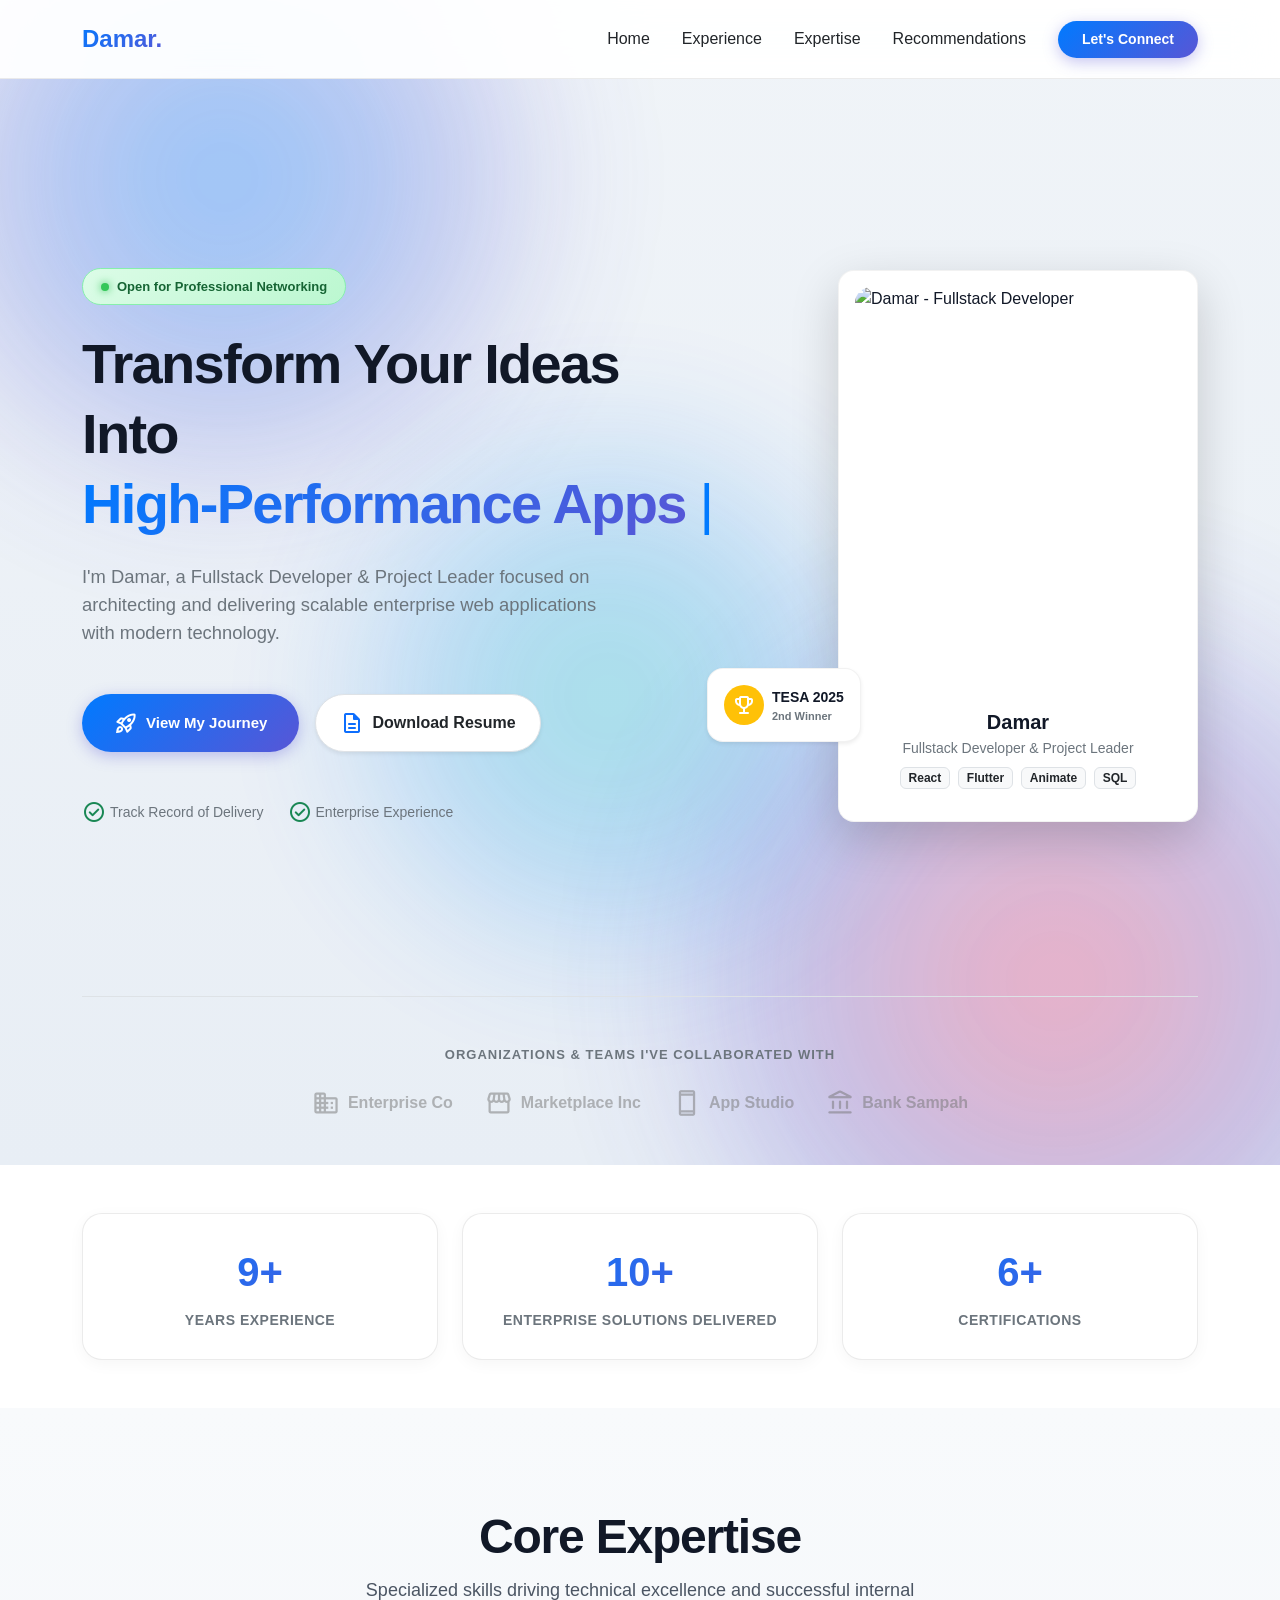
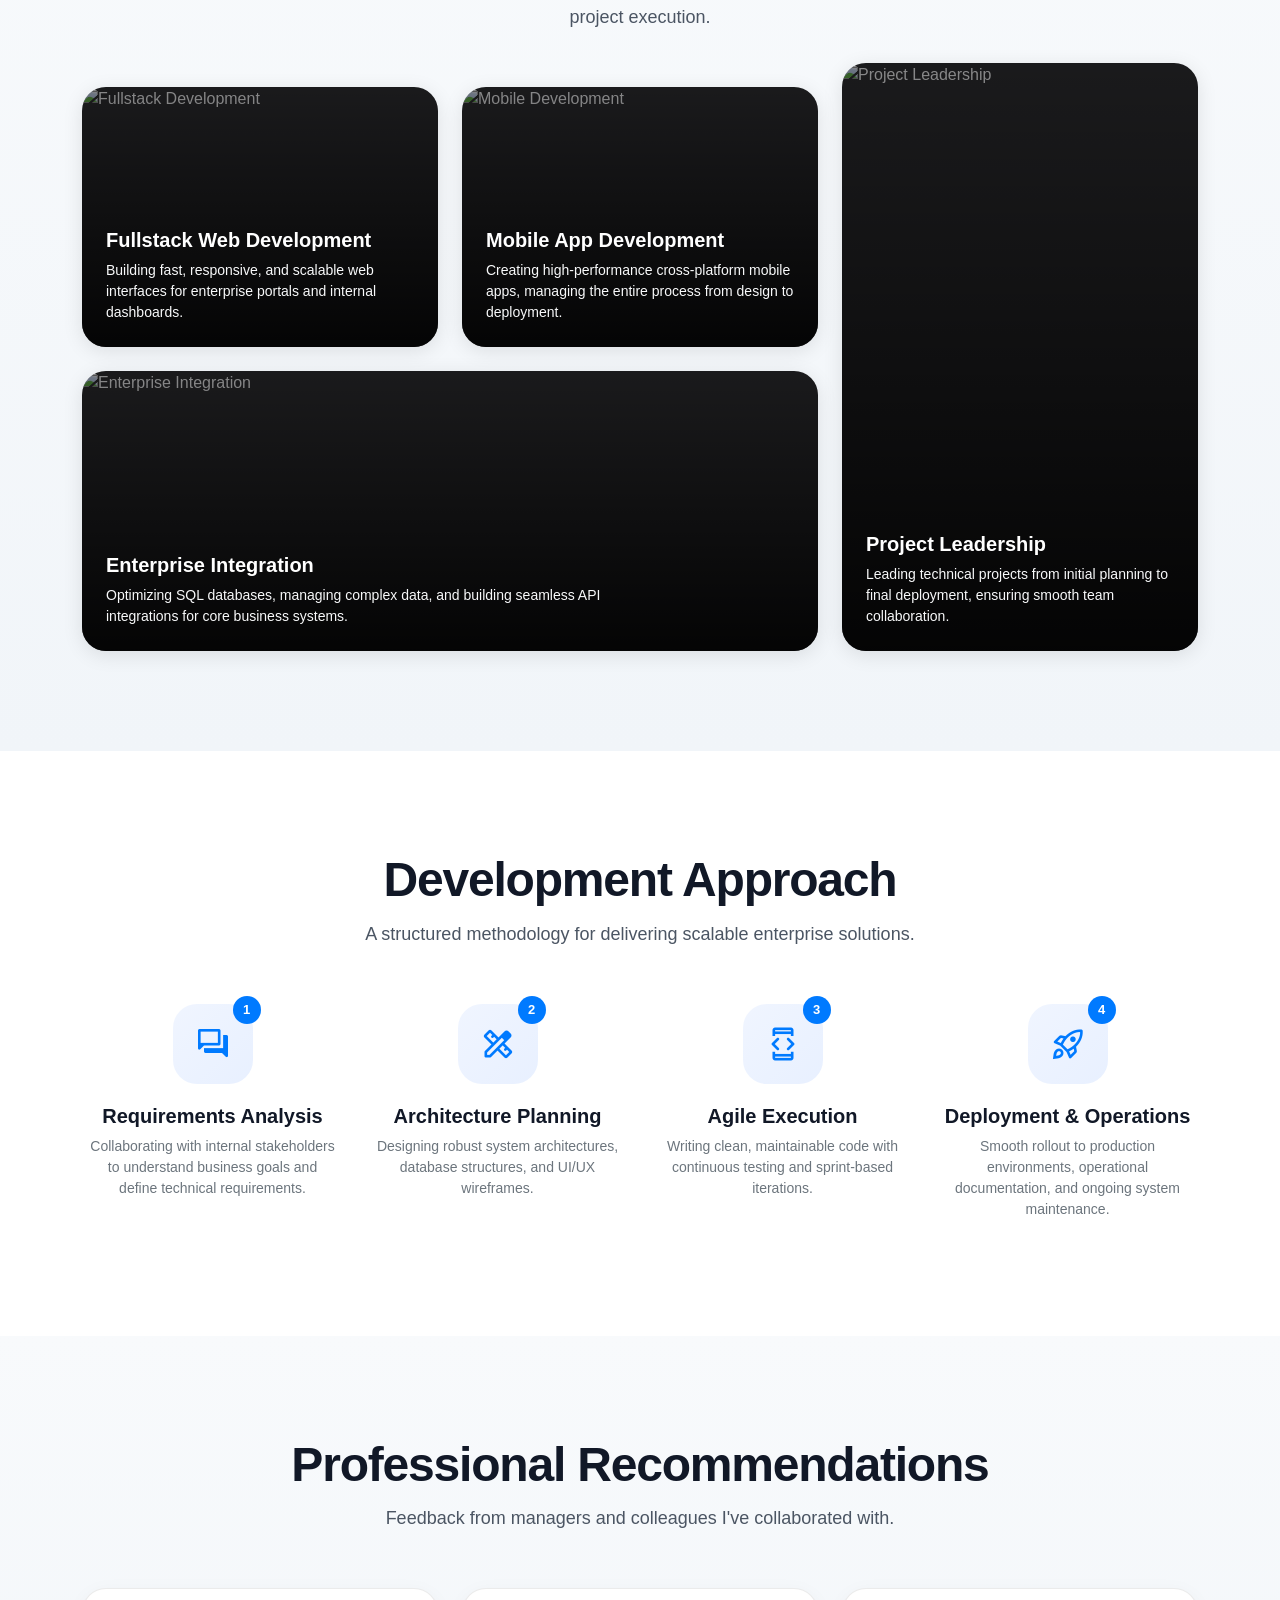
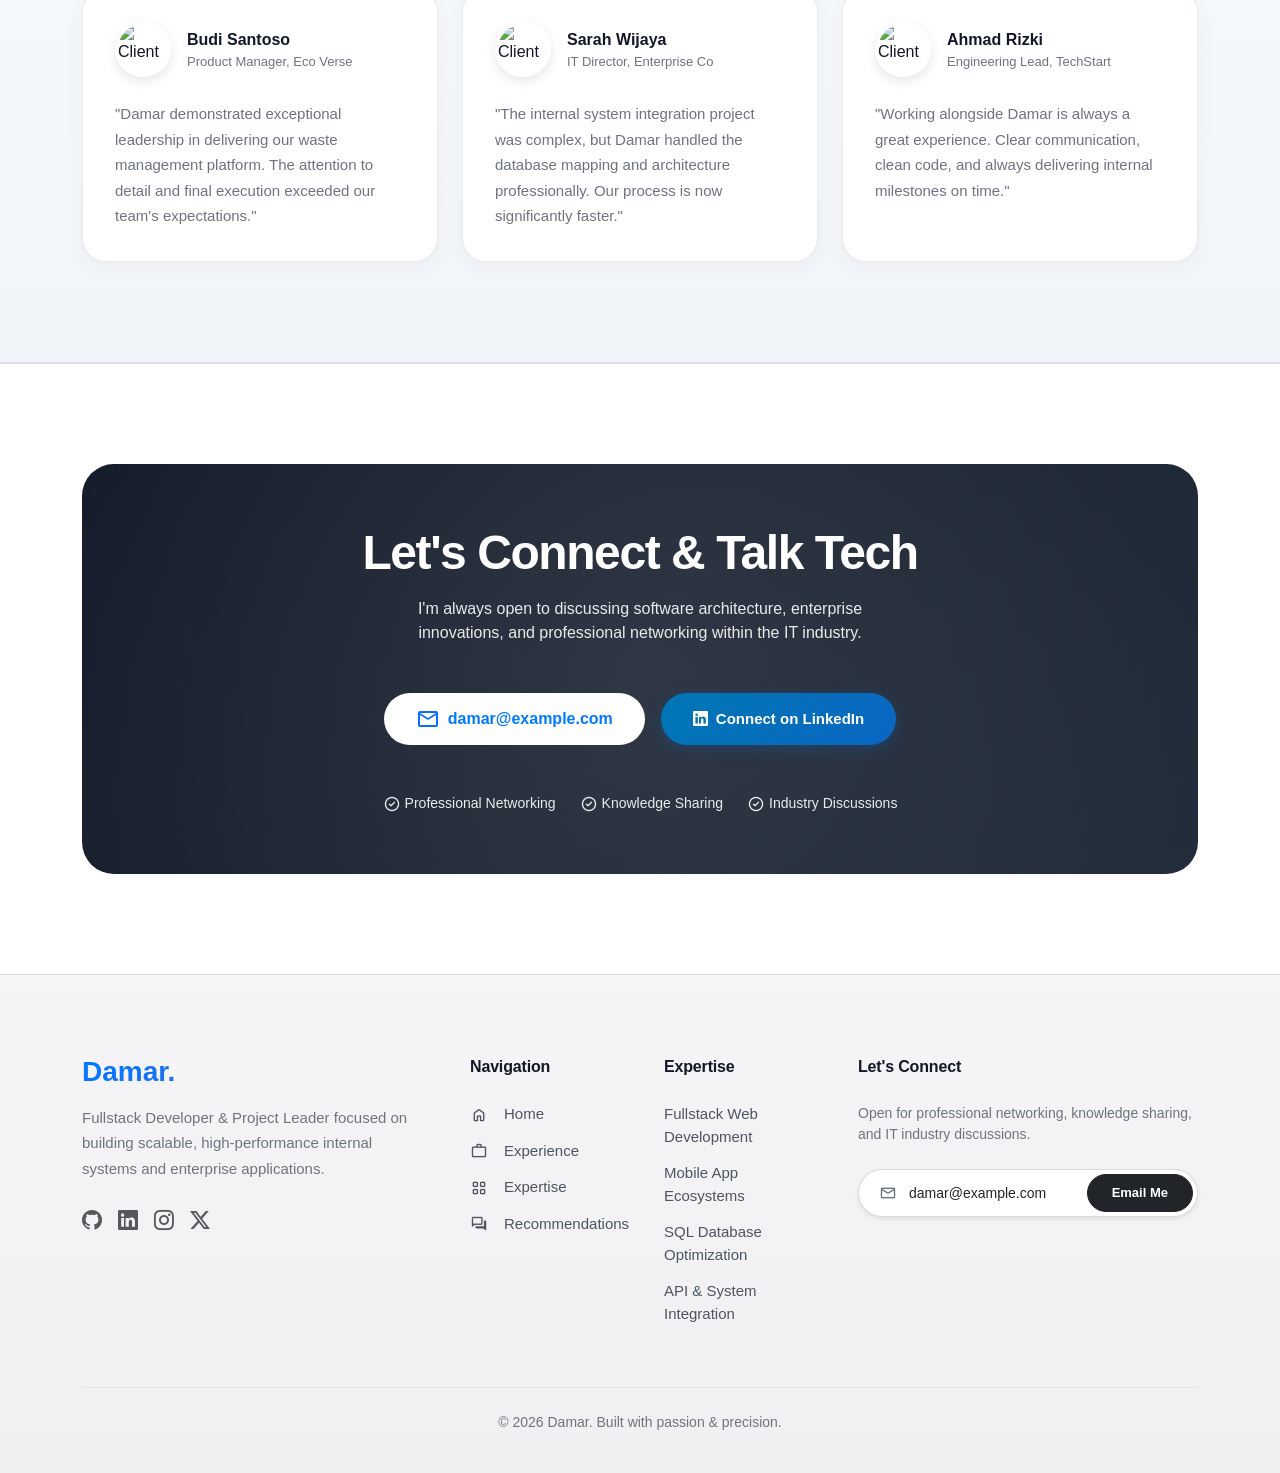
==== commit 8010e230: "update" ====
--- a/index.html
+++ b/index.html
@@ -5,11 +5,11 @@
     <meta charset="UTF-8">
     <meta name="viewport" content="width=device-width, initial-scale=1.0">
 
-    <title>Damar | Fullstack Developer & Programmer</title>
+    <title>Damar - Expert Fullstack Developer & Project Leader</title>
     <meta name="description"
-        content="Hire Damar, a Fullstack Developer & Project Leader specializing in responsive web interfaces and enterprise app integration.">
+        content="Hire Damar, an expert Fullstack Developer & Project Leader. Specializing in scalable web apps, mobile ecosystems, enterprise solutions, and SAP integrations.">
     <meta name="keywords"
-        content="Damar, Fullstack Developer, Web Developer, UI/UX, Programmer, React, Node.js, SQL, SAP Integration">
+        content="Damar, Fullstack Developer, Software Engineer, Web Developer, React, Node.js, SQL, SAP Integration, Enterprise Apps, Tech Lead">
     <meta name="author" content="Damar">
 
     <link rel="preconnect" href="https://cdn.jsdelivr.net">
@@ -71,8 +71,8 @@
 
                     <p class="lead text-secondary mb-5 fw-medium reveal reveal-delay-2"
                         style="max-width: 540px; font-size: 1.15rem;">
-                        I'm Damar, a Fullstack Developer & Project Leader who helps businesses build scalable web
-                        applications with modern technology and pixel-perfect design.
+                        I'm Damar, a Fullstack Developer & Project Leader focused on architecting and delivering
+                        scalable enterprise web applications with modern technology.
                     </p>
 
                     <div
@@ -326,12 +326,12 @@
                                 alt="Client" class="testimonial-avatar" loading="lazy">
                             <div>
                                 <div class="fw-bold">Budi Santoso</div>
-                                <div class="text-secondary" style="font-size: 13px;">CEO, Eco Verse</div>
-                            </div>
-                        </div>
-                        <p class="text-secondary mb-0" style="font-size: 15px; line-height: 1.7;">"Damar delivered our
-                            waste management platform ahead of schedule. The attention to detail and code quality
-                            exceeded our expectations. Highly recommended!"</p>
+                                <div class="text-secondary" style="font-size: 13px;">Product Manager, Eco Verse</div>
+                            </div>
+                        </div>
+                        <p class="text-secondary mb-0" style="font-size: 15px; line-height: 1.7;">"Damar demonstrated
+                            exceptional leadership in delivering our waste management platform. The attention to detail
+                            and final execution exceeded our team's expectations."</p>
                     </div>
                 </div>
 
@@ -345,9 +345,9 @@
                                 <div class="text-secondary" style="font-size: 13px;">IT Director, Enterprise Co</div>
                             </div>
                         </div>
-                        <p class="text-secondary mb-0" style="font-size: 15px; line-height: 1.7;">"The SAP integration
-                            project was complex, but Damar handled it professionally. Our procurement process is now 60%
-                            faster. Great work!"</p>
+                        <p class="text-secondary mb-0" style="font-size: 15px; line-height: 1.7;">"The internal system
+                            integration project was complex, but Damar handled the database mapping and architecture
+                            professionally. Our process is now significantly faster."</p>
                     </div>
                 </div>
 
@@ -358,12 +358,12 @@
                                 alt="Client" class="testimonial-avatar" loading="lazy">
                             <div>
                                 <div class="fw-bold">Ahmad Rizki</div>
-                                <div class="text-secondary" style="font-size: 13px;">Founder, TechStart</div>
-                            </div>
-                        </div>
-                        <p class="text-secondary mb-0" style="font-size: 15px; line-height: 1.7;">"Working with Damar
-                            was seamless. Clear communication, clean code, and always delivered on time. Our go-to
-                            developer for future projects."</p>
+                                <div class="text-secondary" style="font-size: 13px;">Engineering Lead, TechStart</div>
+                            </div>
+                        </div>
+                        <p class="text-secondary mb-0" style="font-size: 15px; line-height: 1.7;">"Working alongside
+                            Damar is always a great experience. Clear communication, clean code, and always delivering
+                            internal milestones on time."</p>
                     </div>
                 </div>
             </div>
--- a/assets/main.css
+++ b/assets/main.css
@@ -859,7 +859,7 @@
             padding: 32px;
             border: 1px solid var(--border-light);
             box-shadow: 0 4px 20px rgba(0, 0, 0, 0.02);
-            height: 100%;
+            /*height: 100%;*/
         }
 
         .meta-label {
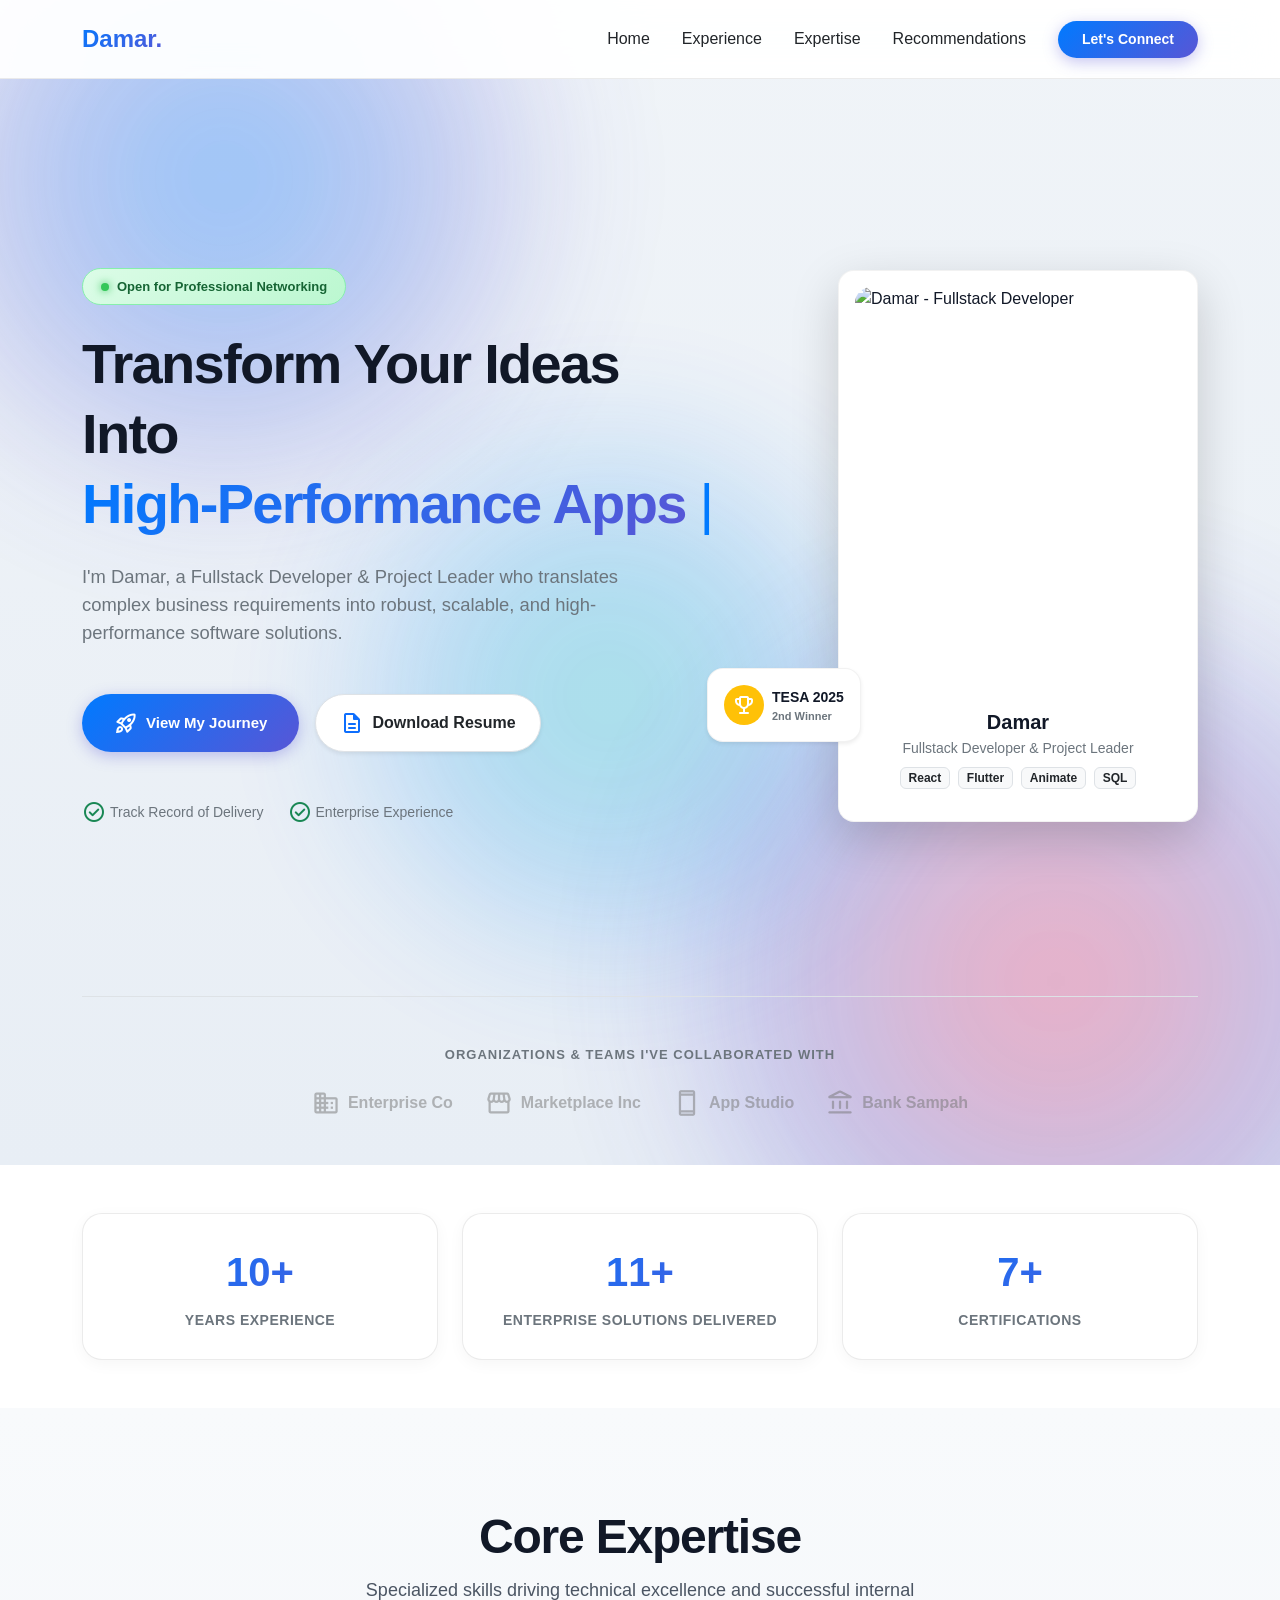
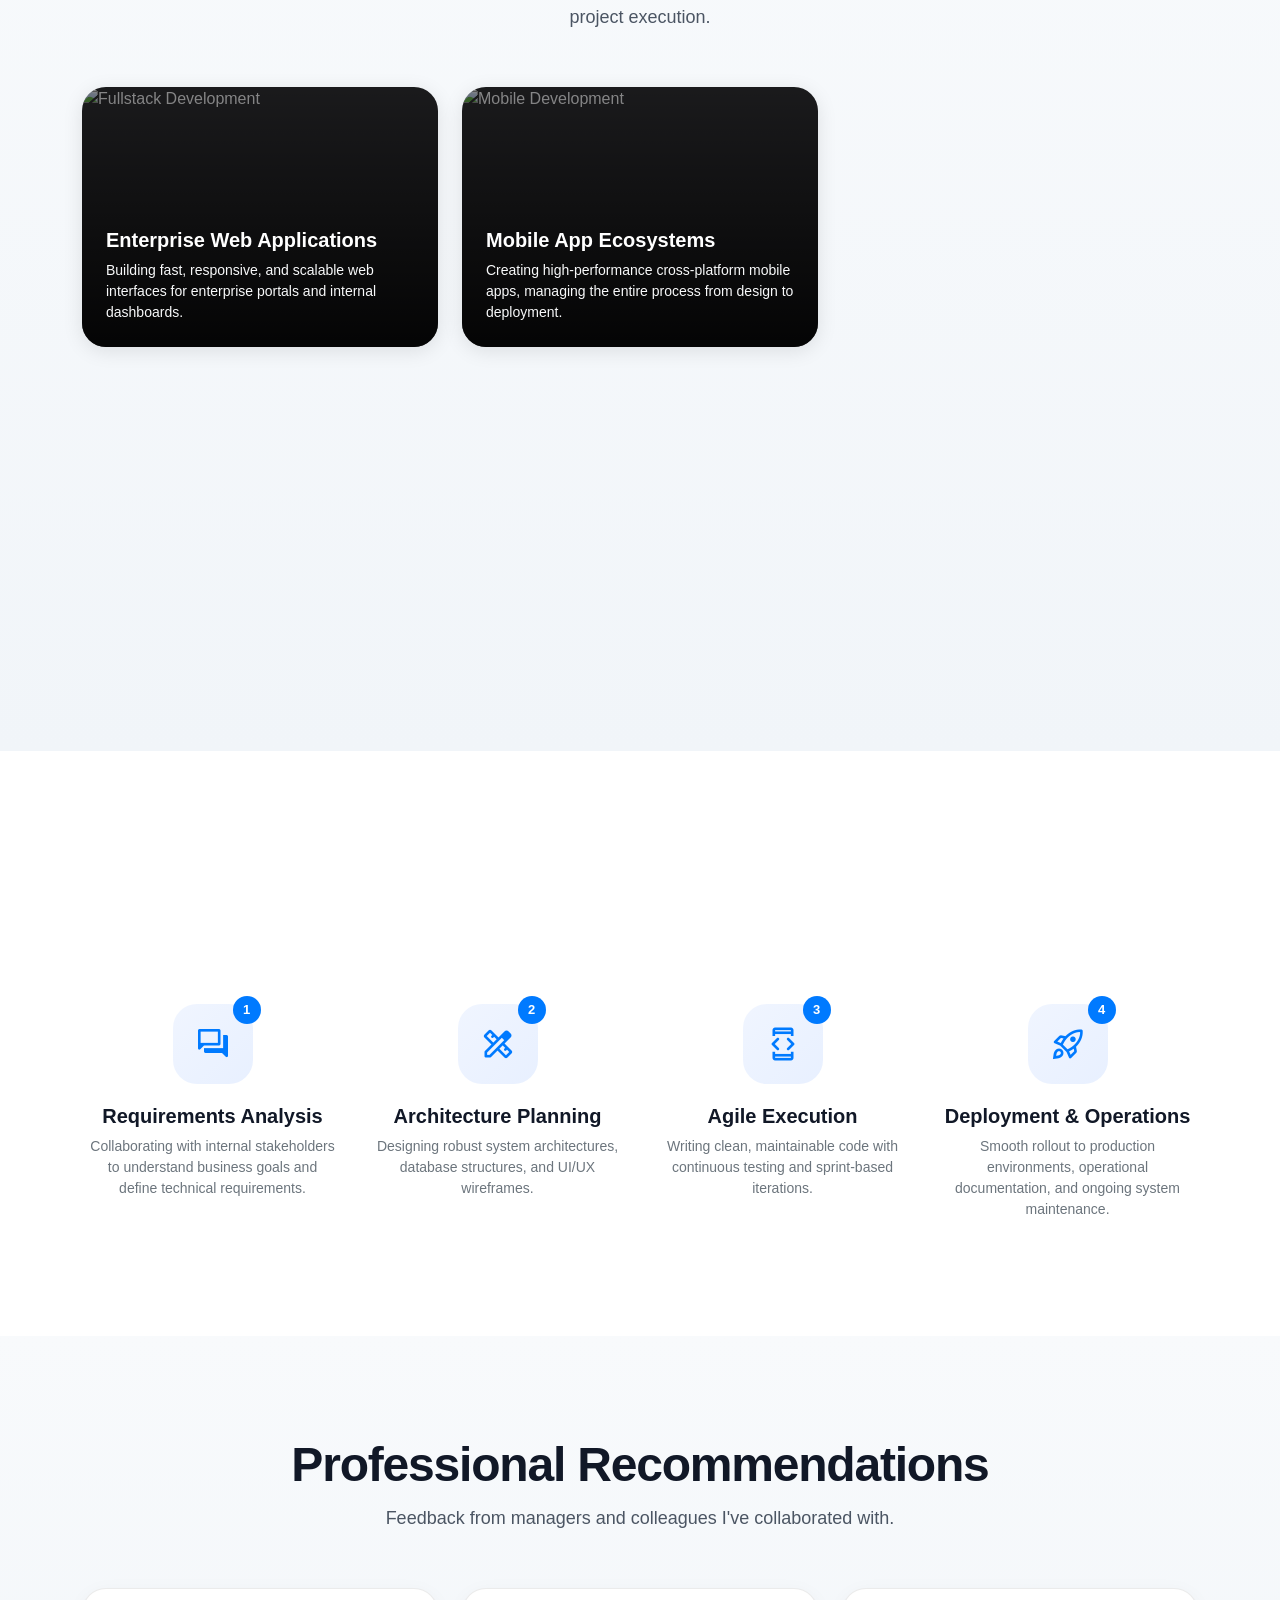
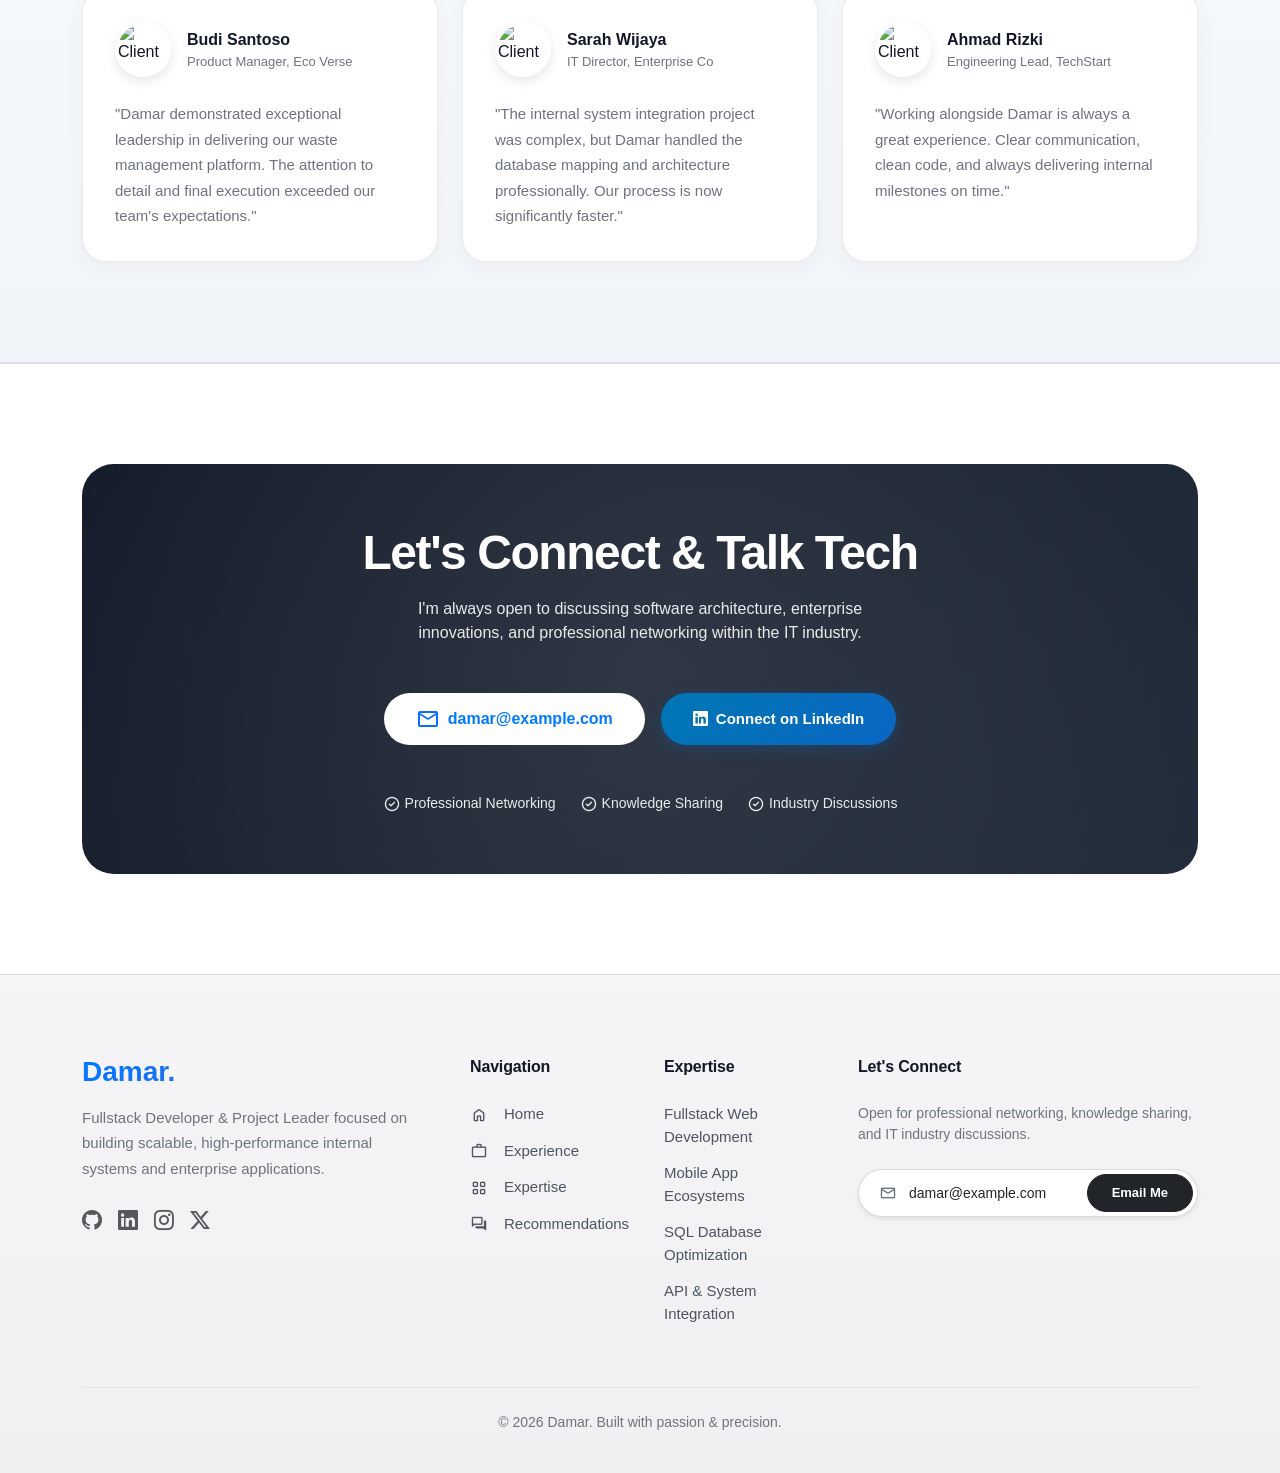
==== commit 50aaef16: "Update index.html" ====
--- a/index.html
+++ b/index.html
@@ -71,8 +71,8 @@
 
                     <p class="lead text-secondary mb-5 fw-medium reveal reveal-delay-2"
                         style="max-width: 540px; font-size: 1.15rem;">
-                        I'm Damar, a Fullstack Developer & Project Leader focused on architecting and delivering
-                        scalable enterprise web applications with modern technology.
+                        I'm Damar, a Fullstack Developer & Project Leader who translates complex business requirements
+                        into robust, scalable, and high-performance software solutions.
                     </p>
 
                     <div
@@ -205,7 +205,7 @@
                                 <img src="https://images.unsplash.com/photo-1555066931-4365d14bab8c?ixlib=rb-4.0.3&auto=format&fit=crop&w=800&q=80"
                                     alt="Fullstack Development" class="bento-bg" loading="lazy">
                                 <div class="bento-overlay">
-                                    <h3 class="fw-bold text-white mb-2 h5">Fullstack Web Development</h3>
+                                    <h3 class="fw-bold text-white mb-2 h5">Enterprise Web Applications</h3>
                                     <p class="text-light mb-0" style="font-size: 14px;">Building fast, responsive, and
                                         scalable web interfaces for enterprise portals and internal dashboards.</p>
                                 </div>
@@ -216,7 +216,7 @@
                                 <img src="https://images.unsplash.com/photo-1512941937669-90a1b58e7e9c?ixlib=rb-4.0.3&auto=format&fit=crop&w=800&q=80"
                                     alt="Mobile Development" class="bento-bg" loading="lazy">
                                 <div class="bento-overlay">
-                                    <h3 class="fw-bold text-white mb-2 h5">Mobile App Development</h3>
+                                    <h3 class="fw-bold text-white mb-2 h5">Mobile App Ecosystems</h3>
                                     <p class="text-light mb-0" style="font-size: 14px;">Creating high-performance
                                         cross-platform mobile apps, managing the entire process from design to
                                         deployment.</p>
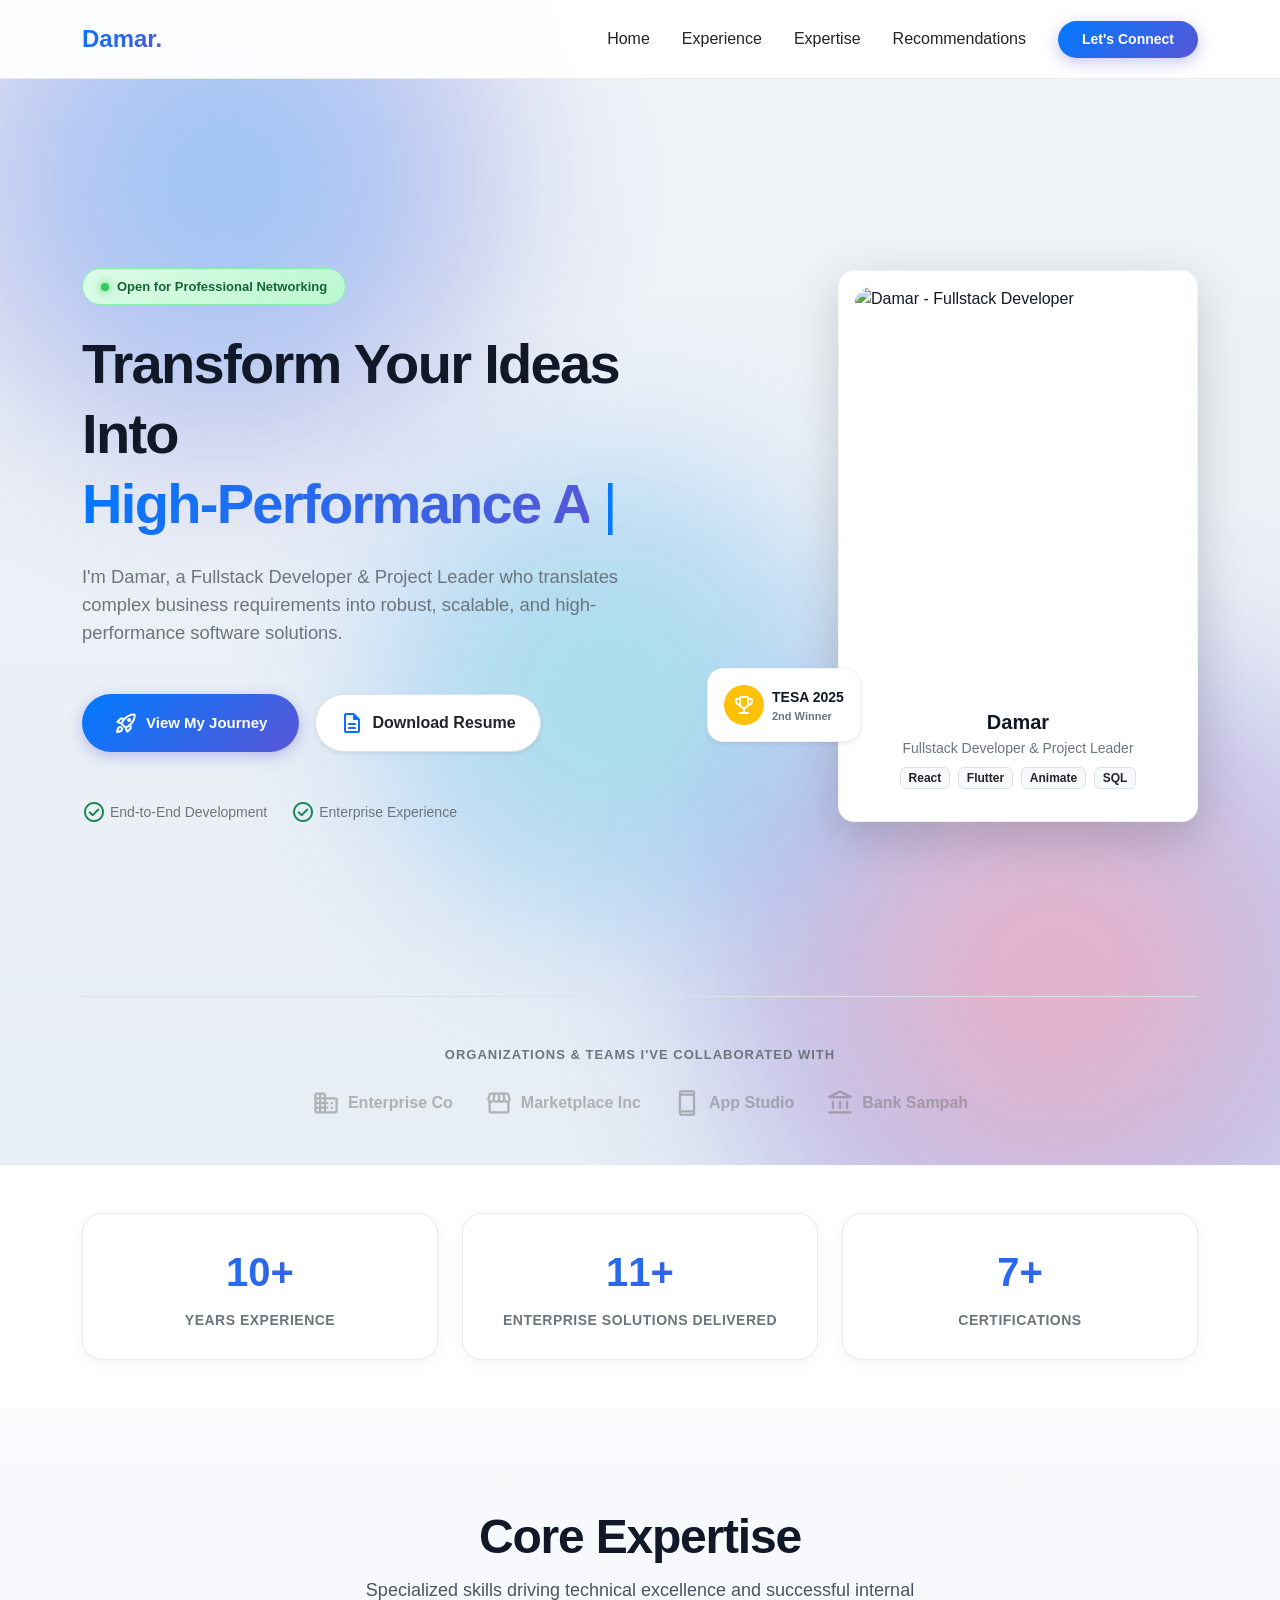
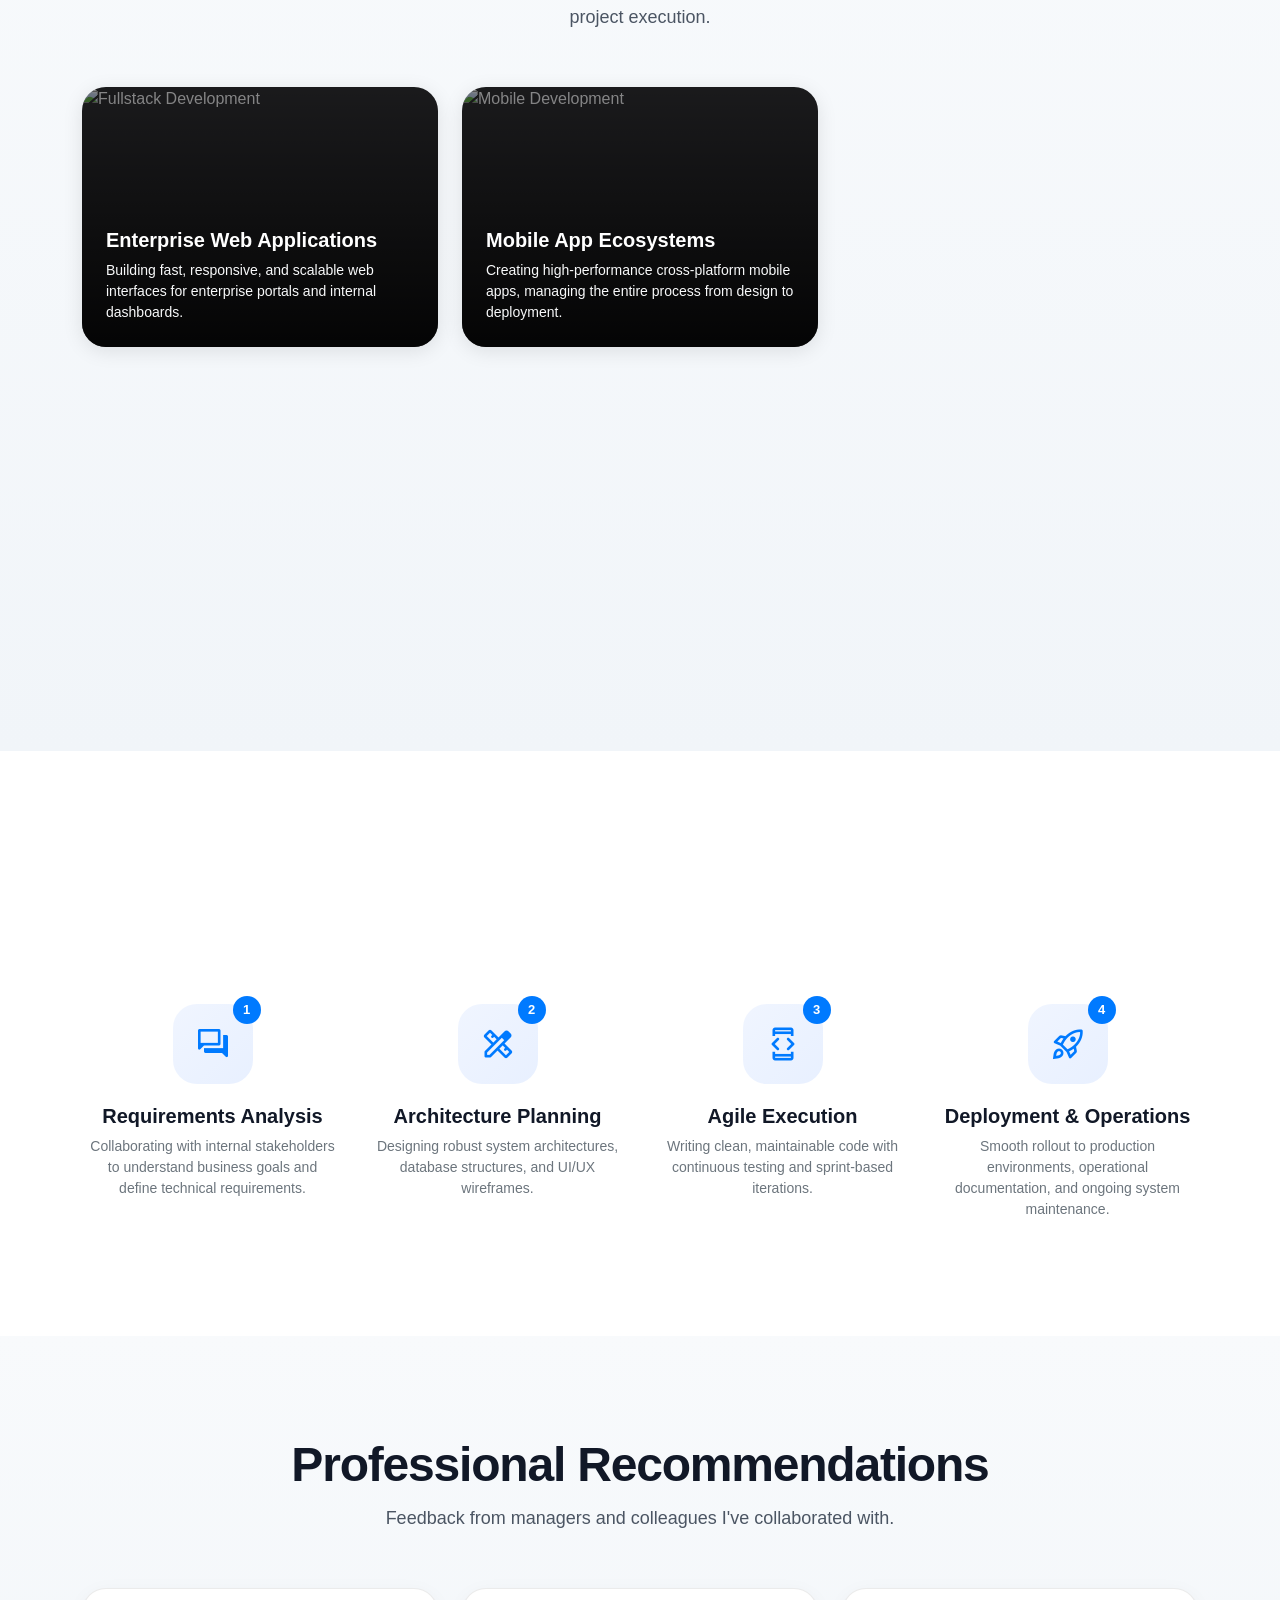
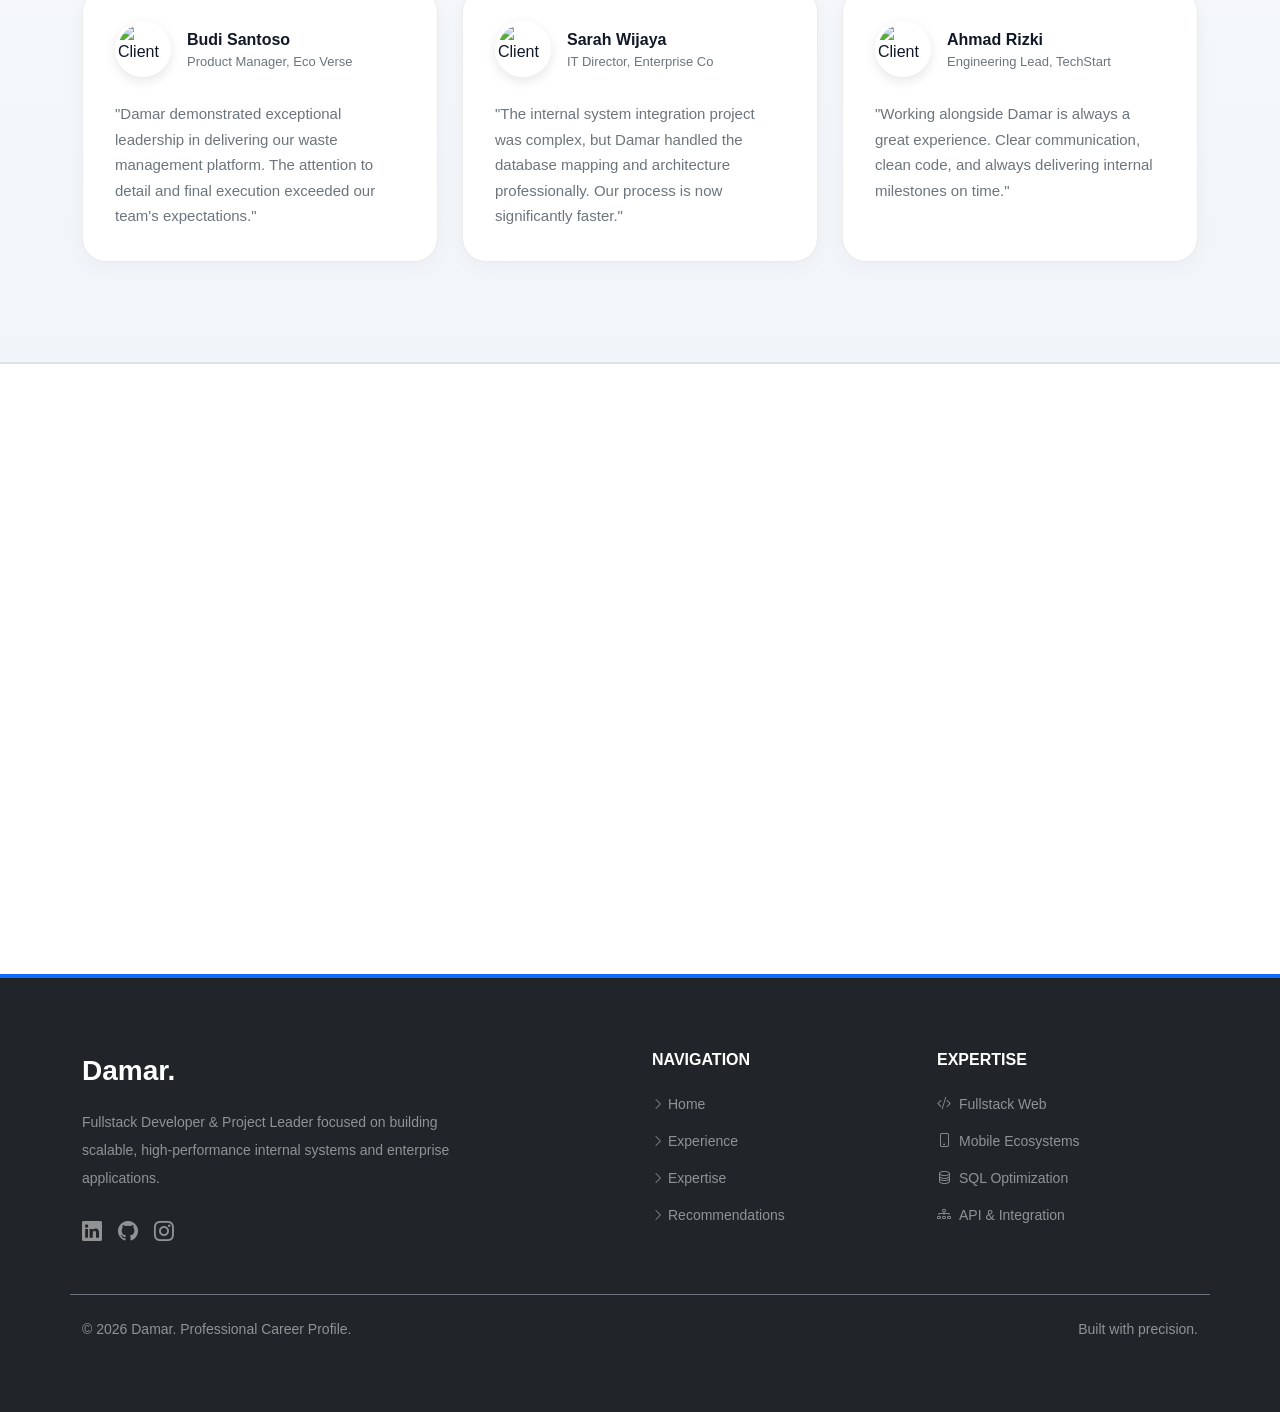
==== commit c40a38fa: "update" ====
--- a/index.html
+++ b/index.html
@@ -89,8 +89,8 @@
                     <div class="d-flex flex-wrap gap-4 justify-content-center justify-content-lg-start text-secondary reveal reveal-delay-4"
                         style="font-size: 14px;">
                         <span class="fw-medium d-flex align-items-center"><span
-                                class="material-symbols-rounded text-success me-1">check_circle</span> Track Record of
-                            Delivery</span>
+                                class="material-symbols-rounded text-success me-1">check_circle</span> End-to-End
+                            Development</span>
                         <span class="fw-medium d-flex align-items-center"><span
                                 class="material-symbols-rounded text-success me-1">check_circle</span> Enterprise
                             Experience</span>
@@ -402,72 +402,69 @@
         </div>
     </section>
 
-    <footer class="footer-light">
-        <div class="container">
-            <div class="row g-5">
-                <div class="col-lg-4 pe-lg-4 reveal">
-                    <h3 class="fw-bold mb-3"
-                        style="font-size: 28px; background: linear-gradient(135deg, var(--primary-blue) 0%, var(--primary-purple) 100%); -webkit-background-clip: text; background-clip: text; color: transparent; -webkit-text-fill-color: transparent;">
-                        Damar.</h3>
-                    <p class="text-secondary" style="font-size: 15px; line-height: 1.7;">
+    <footer class="bg-dark text-white-50 py-5 border-top border-primary border-4">
+        <div class="container py-4">
+            <div class="row gy-5 justify-content-between">
+
+                <div class="col-lg-5 col-md-12">
+                    <a href="#"
+                        class="text-white text-decoration-none fs-3 fw-bolder mb-3 d-inline-block tracking-tight">Damar.</a>
+                    <p class="small mb-4 pe-lg-5 lh-lg">
                         Fullstack Developer & Project Leader focused on building scalable, high-performance internal
                         systems and enterprise applications.
                     </p>
                     <div class="d-flex gap-3 mt-4">
-                        <a href="#" target="_blank" aria-label="GitHub"
-                            class="text-dark fs-5 transition-all opacity-75 hover-opacity-100"><i
-                                class="bi bi-github"></i></a>
-                        <a href="#" target="_blank" aria-label="LinkedIn"
-                            class="text-dark fs-5 transition-all opacity-75 hover-opacity-100"><i
-                                class="bi bi-linkedin"></i></a>
-                        <a href="#" target="_blank" aria-label="Instagram"
-                            class="text-dark fs-5 transition-all opacity-75 hover-opacity-100"><i
-                                class="bi bi-instagram"></i></a>
-                        <a href="#" target="_blank" aria-label="X / Twitter"
-                            class="text-dark fs-5 transition-all opacity-75 hover-opacity-100"><i
-                                class="bi bi-twitter-x"></i></a>
-                    </div>
-                </div>
-
-                <div class="col-6 col-lg-2 reveal reveal-delay-1">
-                    <div class="footer-title">Navigation</div>
-                    <a href="#hero" class="footer-link"><span class="material-symbols-rounded me-2"
-                            style="font-size: 18px;">home</span> Home</a>
-                    <a href="portofolio.html" class="footer-link"><span class="material-symbols-rounded me-2"
-                            style="font-size: 18px;">work</span> Experience</a>
-                    <a href="#about" class="footer-link"><span class="material-symbols-rounded me-2"
-                            style="font-size: 18px;">grid_view</span> Expertise</a>
-                    <a href="#testimonials" class="footer-link"><span class="material-symbols-rounded me-2"
-                            style="font-size: 18px;">forum</span> Recommendations</a>
-                </div>
-
-                <div class="col-6 col-lg-2 reveal reveal-delay-2">
-                    <div class="footer-title">Expertise</div>
-                    <a href="#" class="footer-link">Fullstack Web Development</a>
-                    <a href="#" class="footer-link">Mobile App Ecosystems</a>
-                    <a href="#" class="footer-link">SQL Database Optimization</a>
-                    <a href="#" class="footer-link">API & System Integration</a>
-                </div>
-
-                <div class="col-lg-4 reveal reveal-delay-3">
-                    <div class="footer-title">Let's Connect</div>
-                    <p class="text-secondary mb-4" style="font-size: 14px;">Open for professional networking, knowledge
-                        sharing, and IT industry discussions.</p>
-                    <div
-                        class="d-flex align-items-center border border-secondary border-opacity-25 rounded-pill bg-white overflow-hidden p-1 shadow-sm">
-                        <span class="material-symbols-rounded text-secondary ms-3" style="font-size: 18px;">mail</span>
-                        <input type="text" value="damar@example.com"
-                            class="form-control border-0 bg-transparent shadow-none text-dark" readonly
-                            aria-label="Email" style="font-size: 14px;">
-                        <a href="mailto:damar@example.com" class="btn btn-dark rounded-pill py-2 px-4"
-                            style="font-size: 13px; white-space: nowrap; font-weight: 600;">
-                            Email Me
-                        </a>
-                    </div>
-                </div>
-            </div>
-            <div class="text-center mt-5 pt-4 border-top">
-                <p class="text-secondary small mb-0">&copy; 2026 Damar. Built with passion & precision.</p>
+                        <a href="https://www.linkedin.com/in/damaryosaaji/" target="_blank"
+                            class="text-white-50 footer-link-hover text-decoration-none fs-5" aria-label="LinkedIn"
+                            title="LinkedIn">
+                            <i class="bi bi-linkedin"></i>
+                        </a>
+                        <a href="https://github.com/damaryosaaji" target="_blank"
+                            class="text-white-50 footer-link-hover text-decoration-none fs-5" aria-label="GitHub"
+                            title="GitHub">
+                            <i class="bi bi-github"></i>
+                        </a>
+                        <a href="#" target="_blank" class="text-white-50 footer-link-hover text-decoration-none fs-5"
+                            aria-label="Instagram" title="Instagram">
+                            <i class="bi bi-instagram"></i>
+                        </a>
+                    </div>
+                </div>
+
+                <div class="col-lg-2 col-md-6">
+                    <h6 class="text-white text-uppercase fw-bold mb-4">Navigation</h6>
+                    <ul class="list-unstyled small d-flex flex-column gap-3">
+                        <li><a href="#hero" class="text-white-50 footer-link-hover text-decoration-none"><i
+                                    class="bi bi-chevron-right me-1 small"></i>Home</a></li>
+                        <li><a href="#portfolio" class="text-white-50 footer-link-hover text-decoration-none"><i
+                                    class="bi bi-chevron-right me-1 small"></i>Experience</a></li>
+                        <li><a href="#about" class="text-white-50 footer-link-hover text-decoration-none"><i
+                                    class="bi bi-chevron-right me-1 small"></i>Expertise</a></li>
+                        <li><a href="#testimonials" class="text-white-50 footer-link-hover text-decoration-none"><i
+                                    class="bi bi-chevron-right me-1 small"></i>Recommendations</a></li>
+                    </ul>
+                </div>
+
+                <div class="col-lg-3 col-md-6">
+                    <h6 class="text-white text-uppercase fw-bold mb-4">Expertise</h6>
+                    <ul class="list-unstyled small d-flex flex-column gap-3">
+                        <li><span class="text-white-50"><i class="bi bi-code-slash me-2"></i>Fullstack Web</span></li>
+                        <li><span class="text-white-50"><i class="bi bi-phone me-2"></i>Mobile Ecosystems</span></li>
+                        <li><span class="text-white-50"><i class="bi bi-database me-2"></i>SQL Optimization</span></li>
+                        <li><span class="text-white-50"><i class="bi bi-diagram-3 me-2"></i>API & Integration</span>
+                        </li>
+                    </ul>
+                </div>
+
+            </div>
+
+            <div class="row mt-5 pt-4 border-top border-secondary">
+                <div class="col-md-6 text-center text-md-start">
+                    <p class="small mb-0">&copy; 2026 Damar. Professional Career Profile.</p>
+                </div>
+                <div class="col-md-6 text-center text-md-end mt-2 mt-md-0">
+                    <p class="small mb-0">Built with precision.</p>
+                </div>
             </div>
         </div>
     </footer>
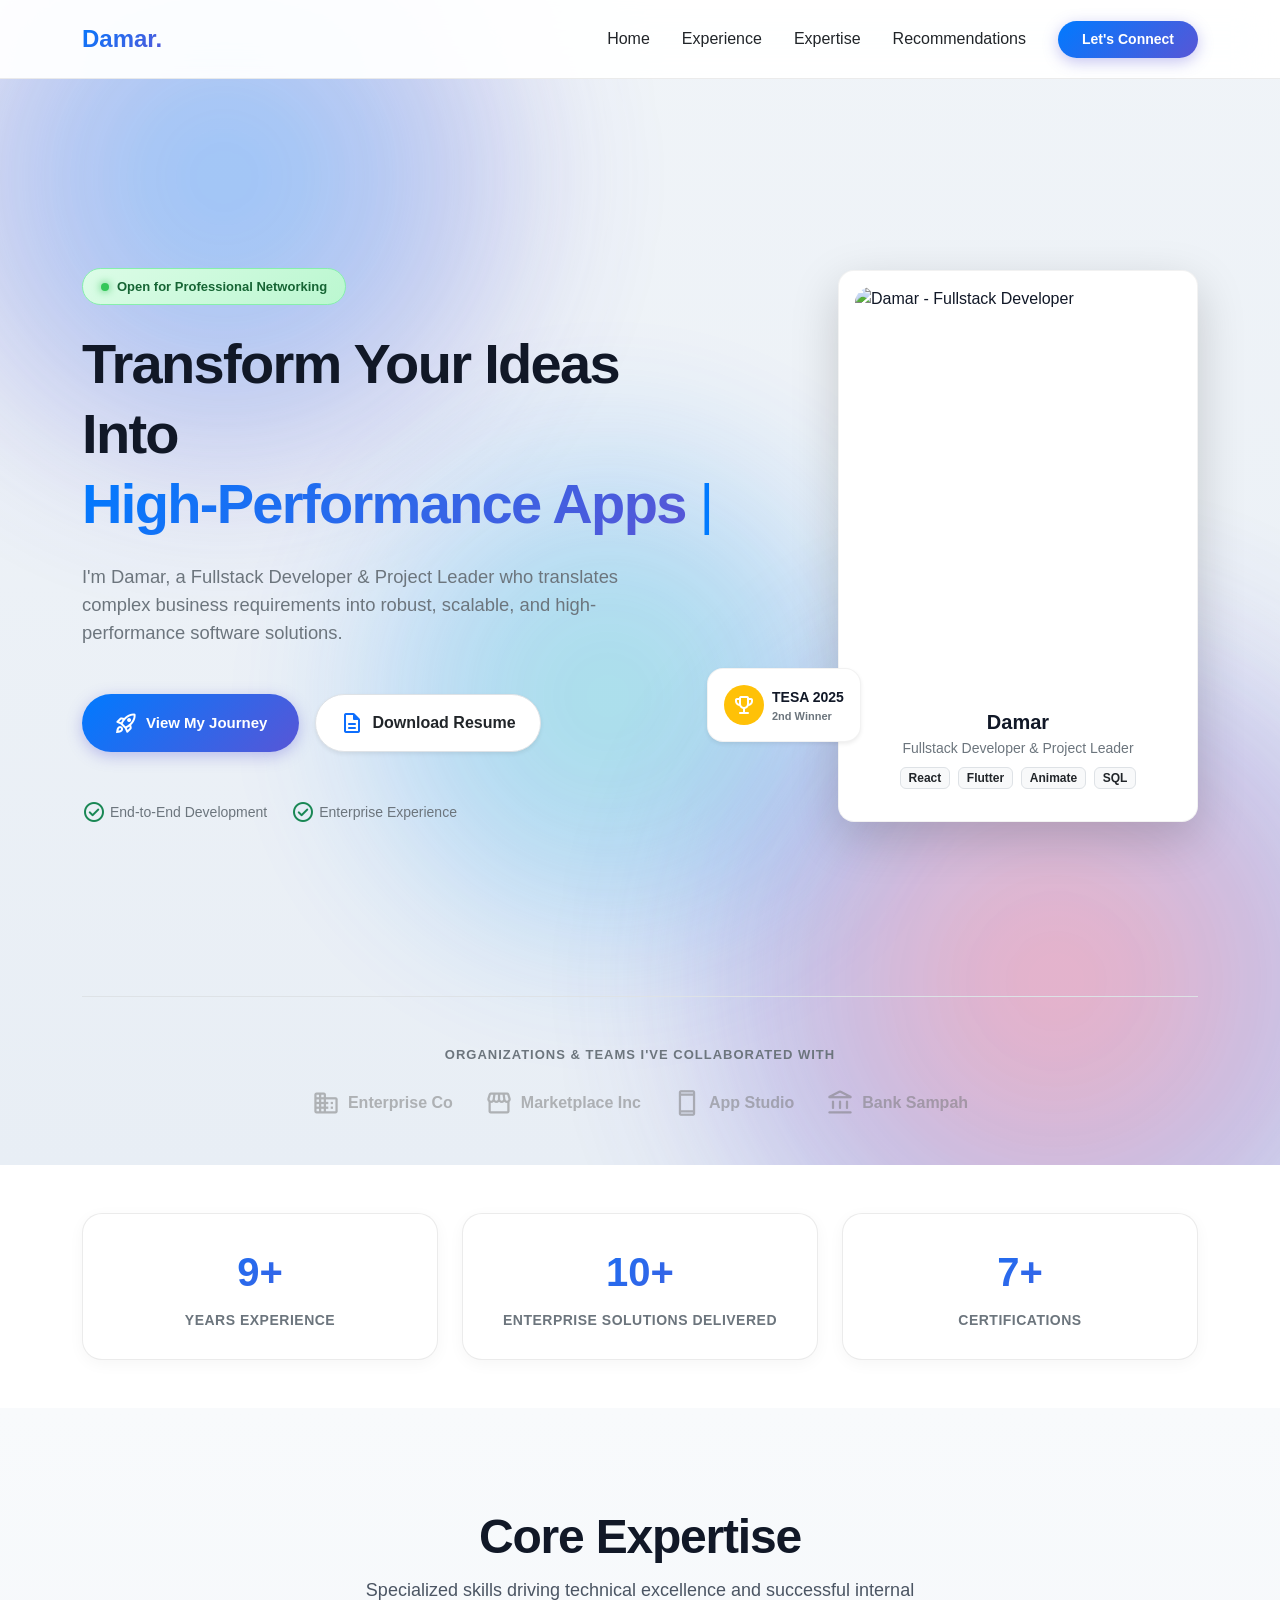
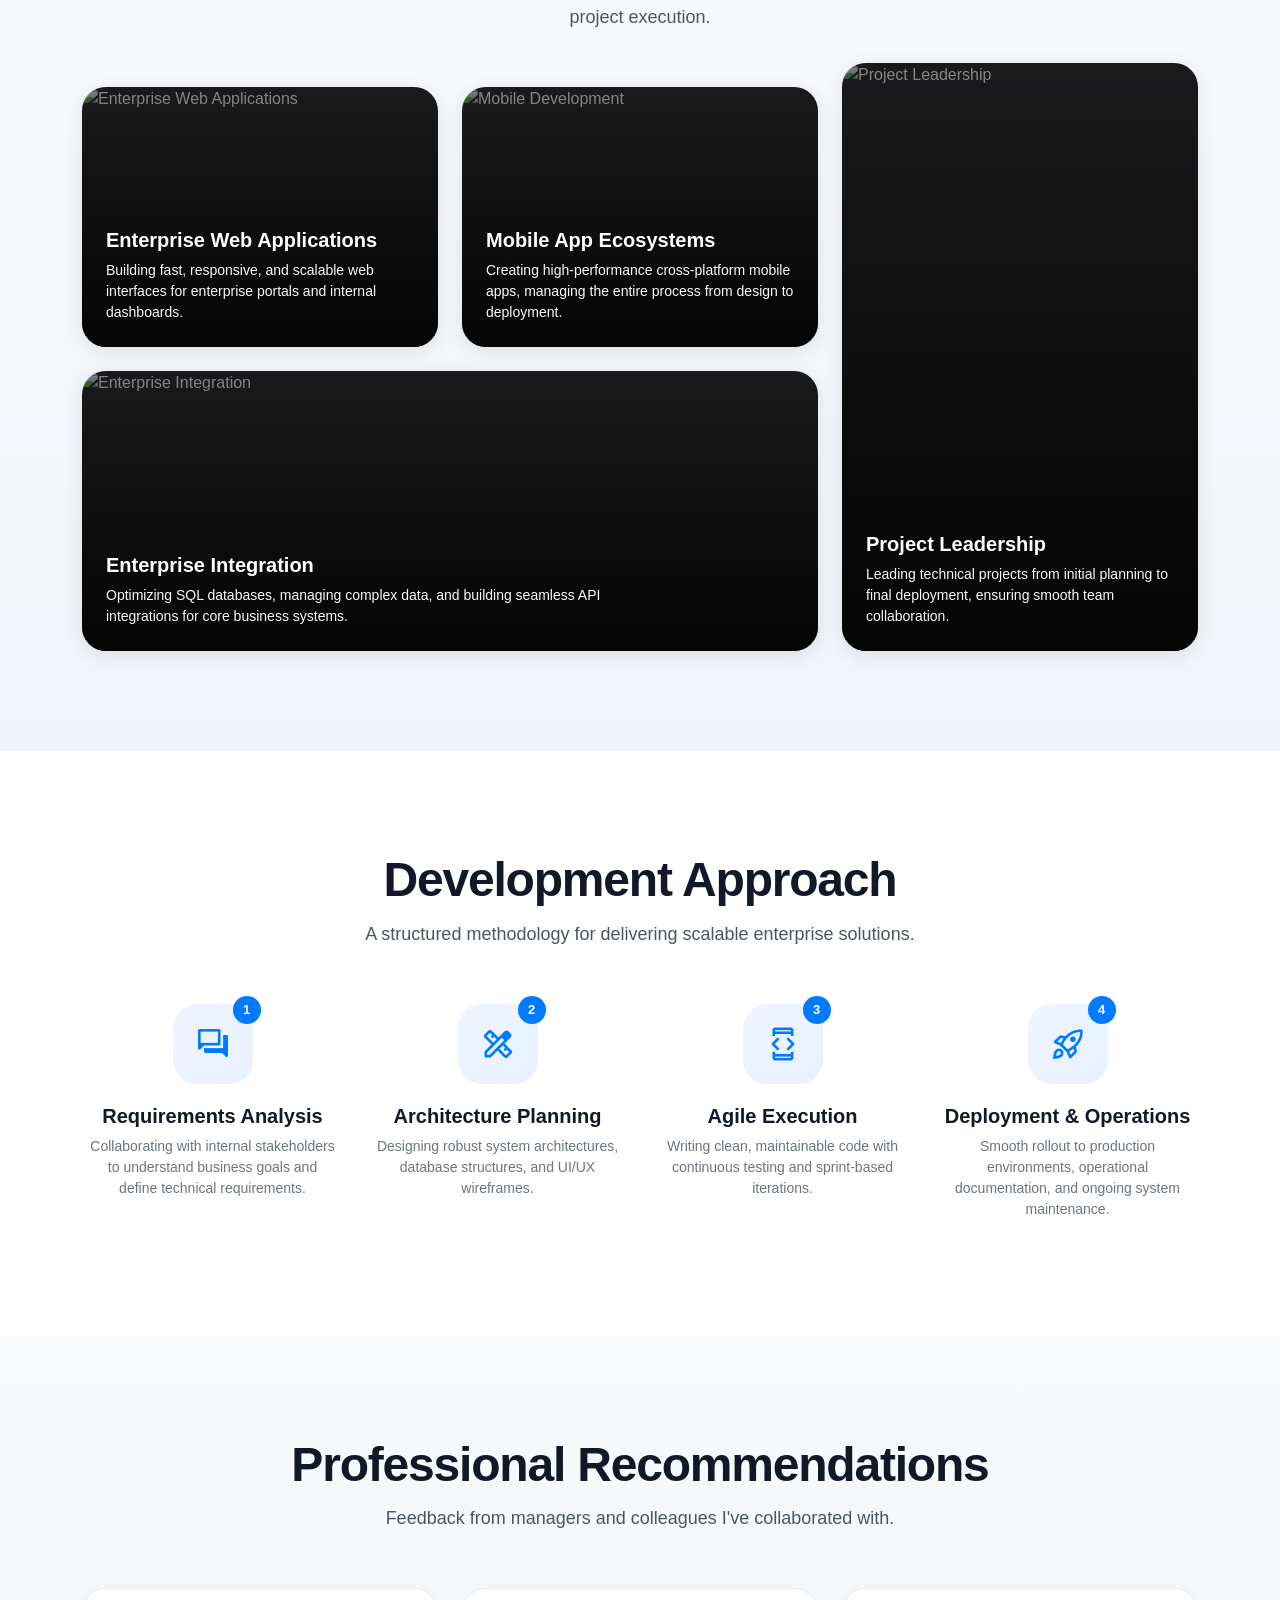
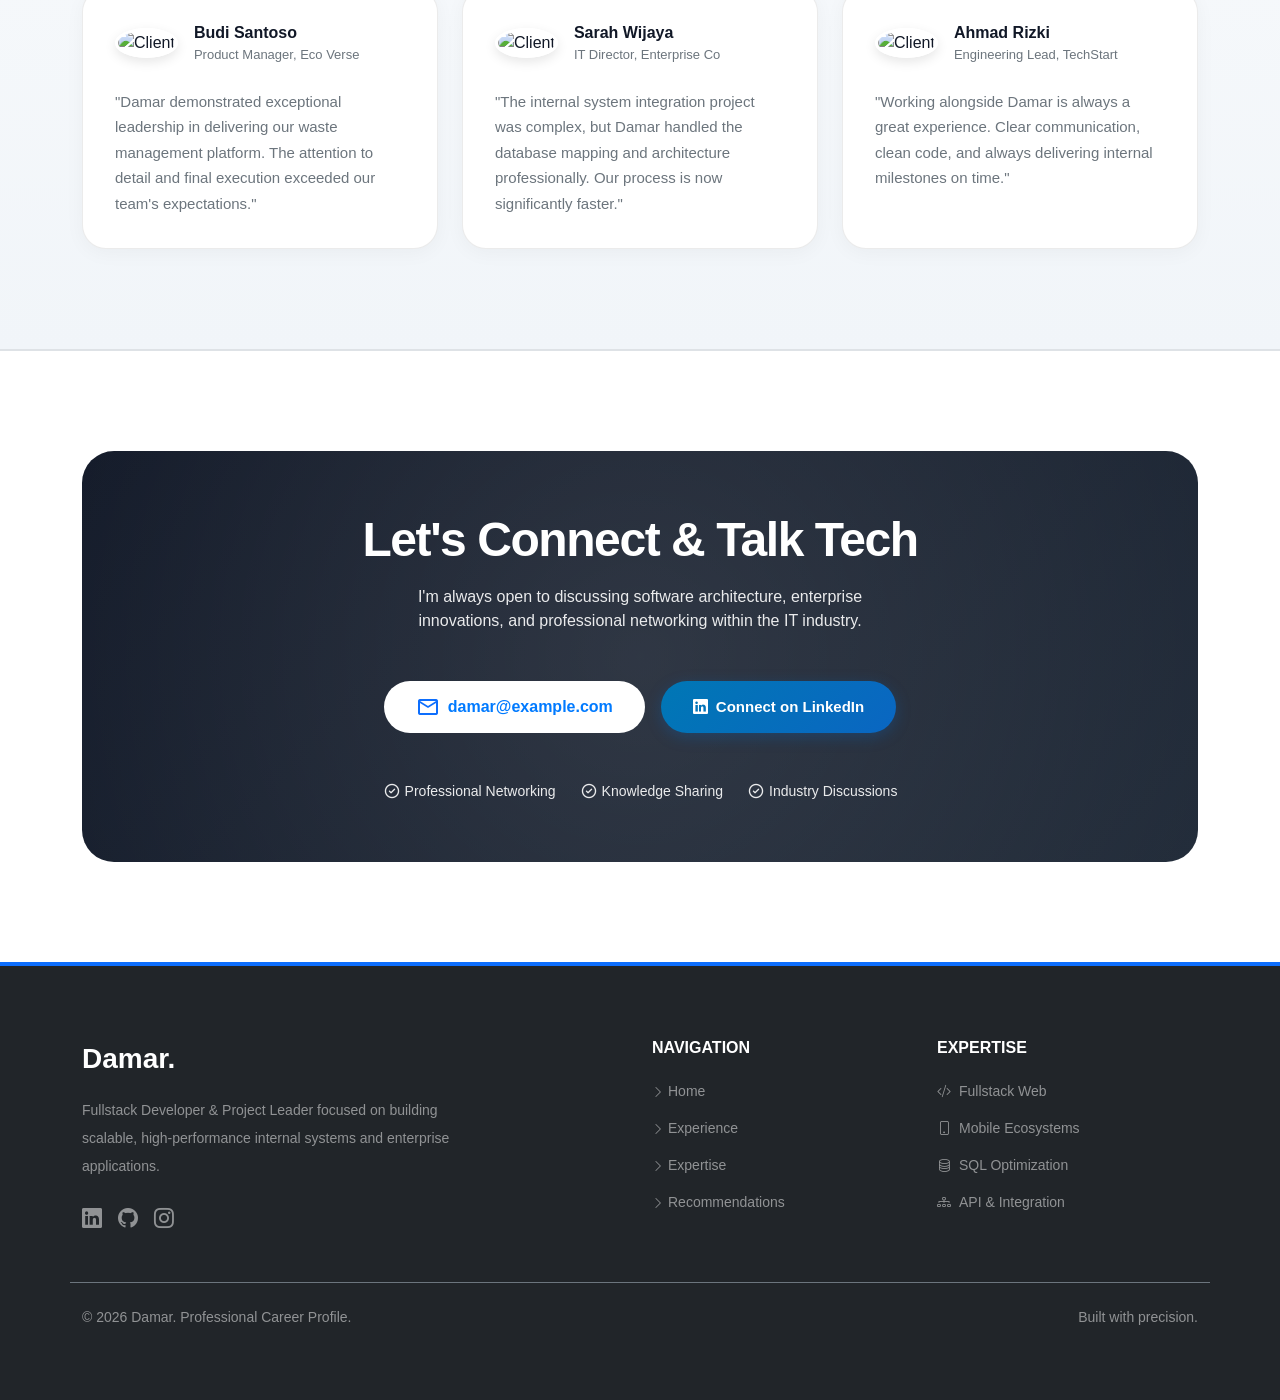
==== commit 2f167e19: "final" ====
--- a/index.html
+++ b/index.html
@@ -41,7 +41,8 @@
                     <li class="nav-item"><a class="nav-link text-dark" href="#about">Expertise</a></li>
                     <li class="nav-item"><a class="nav-link text-dark" href="#testimonials">Recommendations</a></li>
                     <li class="nav-item ms-lg-2"><a href="#contact" class="btn-gradient text-decoration-none py-2 px-4"
-                            style="font-size: 14px;">Let's Connect</a></li>
+                            style="font-size: 14px;">Let's
+                            Connect</a></li>
                 </ul>
             </div>
         </div>
@@ -99,11 +100,13 @@
 
                 <div class="col-lg-5 d-none d-lg-block">
                     <div class="position-relative reveal-right">
-                        <div class="bg-white rounded-4 p-3 shadow-lg"
+                        <div class="bg-white rounded-4 p-3 shadow-lg position-relative"
                             style="max-width: 360px; margin-left: auto; border: 1px solid rgba(0,0,0,0.05);">
-                            <div class="rounded-4 overflow-hidden" style="aspect-ratio: 4/5;">
+                            <div class="rounded-4 overflow-hidden position-relative" style="aspect-ratio: 4/5;">
                                 <img src="https://images.unsplash.com/photo-1507003211169-0a1dd7228f2d?ixlib=rb-4.0.3&auto=format&fit=crop&w=600&q=80"
                                     alt="Damar - Fullstack Developer" class="w-100 h-100" style="object-fit: cover;">
+                                <div class="position-absolute top-0 start-0 w-100 h-100" oncontextmenu="return false;">
+                                </div>
                             </div>
                             <div class="p-3 text-center">
                                 <h5 class="fw-bold mb-1">Damar</h5>
@@ -203,8 +206,8 @@
                         <div class="col-md-6 reveal reveal-delay-1">
                             <div class="bento-card">
                                 <img src="https://images.unsplash.com/photo-1555066931-4365d14bab8c?ixlib=rb-4.0.3&auto=format&fit=crop&w=800&q=80"
-                                    alt="Fullstack Development" class="bento-bg" loading="lazy">
-                                <div class="bento-overlay">
+                                    alt="Enterprise Web Applications" class="bento-bg" loading="lazy">
+                                <div class="bento-overlay" oncontextmenu="return false;">
                                     <h3 class="fw-bold text-white mb-2 h5">Enterprise Web Applications</h3>
                                     <p class="text-light mb-0" style="font-size: 14px;">Building fast, responsive, and
                                         scalable web interfaces for enterprise portals and internal dashboards.</p>
@@ -215,7 +218,7 @@
                             <div class="bento-card">
                                 <img src="https://images.unsplash.com/photo-1512941937669-90a1b58e7e9c?ixlib=rb-4.0.3&auto=format&fit=crop&w=800&q=80"
                                     alt="Mobile Development" class="bento-bg" loading="lazy">
-                                <div class="bento-overlay">
+                                <div class="bento-overlay" oncontextmenu="return false;">
                                     <h3 class="fw-bold text-white mb-2 h5">Mobile App Ecosystems</h3>
                                     <p class="text-light mb-0" style="font-size: 14px;">Creating high-performance
                                         cross-platform mobile apps, managing the entire process from design to
@@ -227,7 +230,7 @@
                             <div class="bento-card" style="min-height: 280px;">
                                 <img src="https://images.unsplash.com/photo-1558494949-ef010cbdcc31?ixlib=rb-4.0.3&auto=format&fit=crop&w=1200&q=80"
                                     alt="Enterprise Integration" class="bento-bg" loading="lazy">
-                                <div class="bento-overlay">
+                                <div class="bento-overlay" oncontextmenu="return false;">
                                     <h3 class="fw-bold text-white mb-2 h5">Enterprise Integration</h3>
                                     <p class="text-light mb-0" style="font-size: 14px; max-width: 500px;">Optimizing SQL
                                         databases, managing complex data, and building seamless API integrations for
@@ -241,7 +244,7 @@
                     <div class="bento-card bento-tall">
                         <img src="https://images.unsplash.com/photo-1522071820081-009f0129c71c?ixlib=rb-4.0.3&auto=format&fit=crop&w=800&q=80"
                             alt="Project Leadership" class="bento-bg" loading="lazy">
-                        <div class="bento-overlay">
+                        <div class="bento-overlay" oncontextmenu="return false;">
                             <h3 class="fw-bold text-white mb-2 h5">Project Leadership</h3>
                             <p class="text-light mb-0" style="font-size: 14px;">Leading technical projects from initial
                                 planning to final deployment, ensuring smooth team collaboration.</p>
@@ -322,8 +325,12 @@
                 <div class="col-md-6 col-lg-4 reveal reveal-delay-1">
                     <div class="testimonial-card">
                         <div class="d-flex align-items-center gap-3 mb-4">
-                            <img src="https://images.unsplash.com/photo-1560250097-0b93528c311a?ixlib=rb-4.0.3&auto=format&fit=crop&w=200&q=80"
-                                alt="Client" class="testimonial-avatar" loading="lazy">
+                            <div class="position-relative d-inline-block">
+                                <img src="https://images.unsplash.com/photo-1560250097-0b93528c311a?ixlib=rb-4.0.3&auto=format&fit=crop&w=200&q=80"
+                                    alt="Client" class="testimonial-avatar" loading="lazy">
+                                <div class="position-absolute top-0 start-0 w-100 h-100 rounded-circle"
+                                    oncontextmenu="return false;"></div>
+                            </div>
                             <div>
                                 <div class="fw-bold">Budi Santoso</div>
                                 <div class="text-secondary" style="font-size: 13px;">Product Manager, Eco Verse</div>
@@ -338,8 +345,12 @@
                 <div class="col-md-6 col-lg-4 reveal reveal-delay-2">
                     <div class="testimonial-card">
                         <div class="d-flex align-items-center gap-3 mb-4">
-                            <img src="https://images.unsplash.com/photo-1573496359142-b8d87734a5a2?ixlib=rb-4.0.3&auto=format&fit=crop&w=200&q=80"
-                                alt="Client" class="testimonial-avatar" loading="lazy">
+                            <div class="position-relative d-inline-block">
+                                <img src="https://images.unsplash.com/photo-1573496359142-b8d87734a5a2?ixlib=rb-4.0.3&auto=format&fit=crop&w=200&q=80"
+                                    alt="Client" class="testimonial-avatar" loading="lazy">
+                                <div class="position-absolute top-0 start-0 w-100 h-100 rounded-circle"
+                                    oncontextmenu="return false;"></div>
+                            </div>
                             <div>
                                 <div class="fw-bold">Sarah Wijaya</div>
                                 <div class="text-secondary" style="font-size: 13px;">IT Director, Enterprise Co</div>
@@ -354,8 +365,12 @@
                 <div class="col-md-6 col-lg-4 reveal reveal-delay-3">
                     <div class="testimonial-card">
                         <div class="d-flex align-items-center gap-3 mb-4">
-                            <img src="https://images.unsplash.com/photo-1472099645785-5658abf4ff4e?ixlib=rb-4.0.3&auto=format&fit=crop&w=200&q=80"
-                                alt="Client" class="testimonial-avatar" loading="lazy">
+                            <div class="position-relative d-inline-block">
+                                <img src="https://images.unsplash.com/photo-1472099645785-5658abf4ff4e?ixlib=rb-4.0.3&auto=format&fit=crop&w=200&q=80"
+                                    alt="Client" class="testimonial-avatar" loading="lazy">
+                                <div class="position-absolute top-0 start-0 w-100 h-100 rounded-circle"
+                                    oncontextmenu="return false;"></div>
+                            </div>
                             <div>
                                 <div class="fw-bold">Ahmad Rizki</div>
                                 <div class="text-secondary" style="font-size: 13px;">Engineering Lead, TechStart</div>
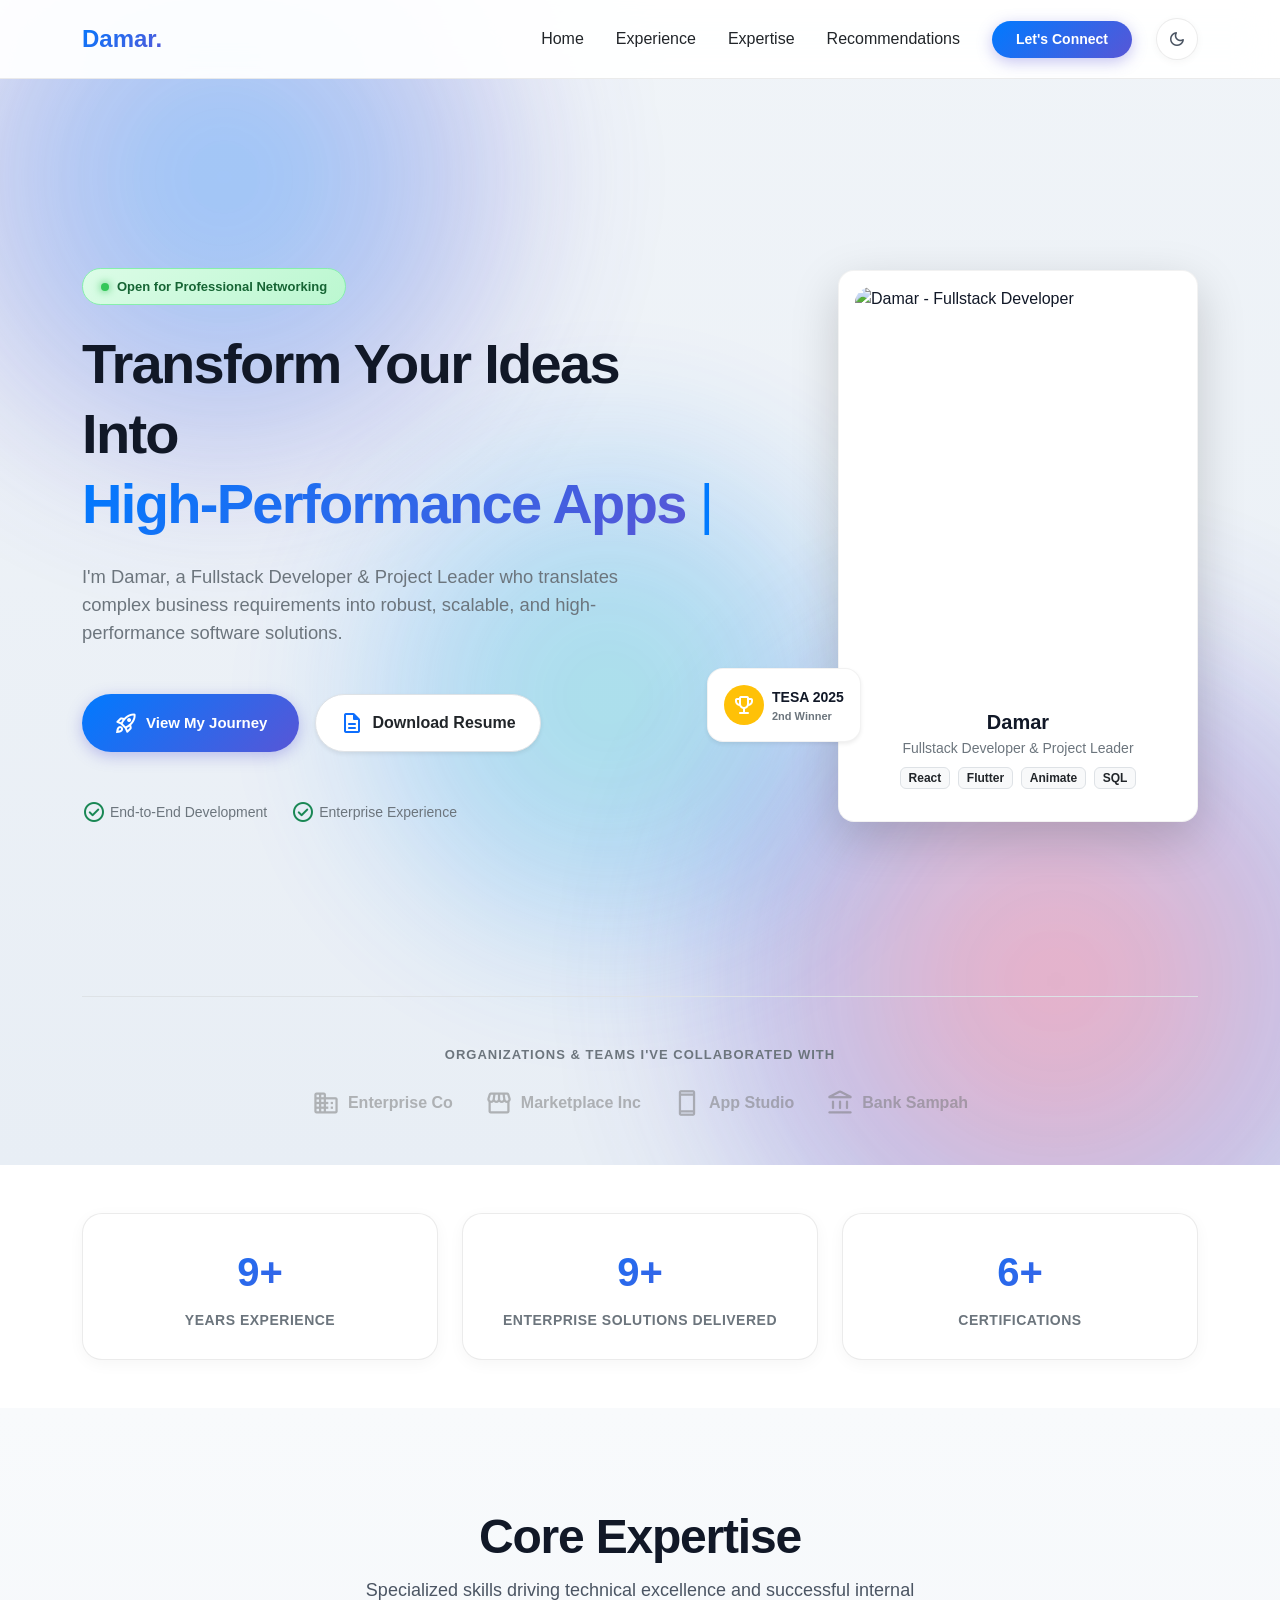
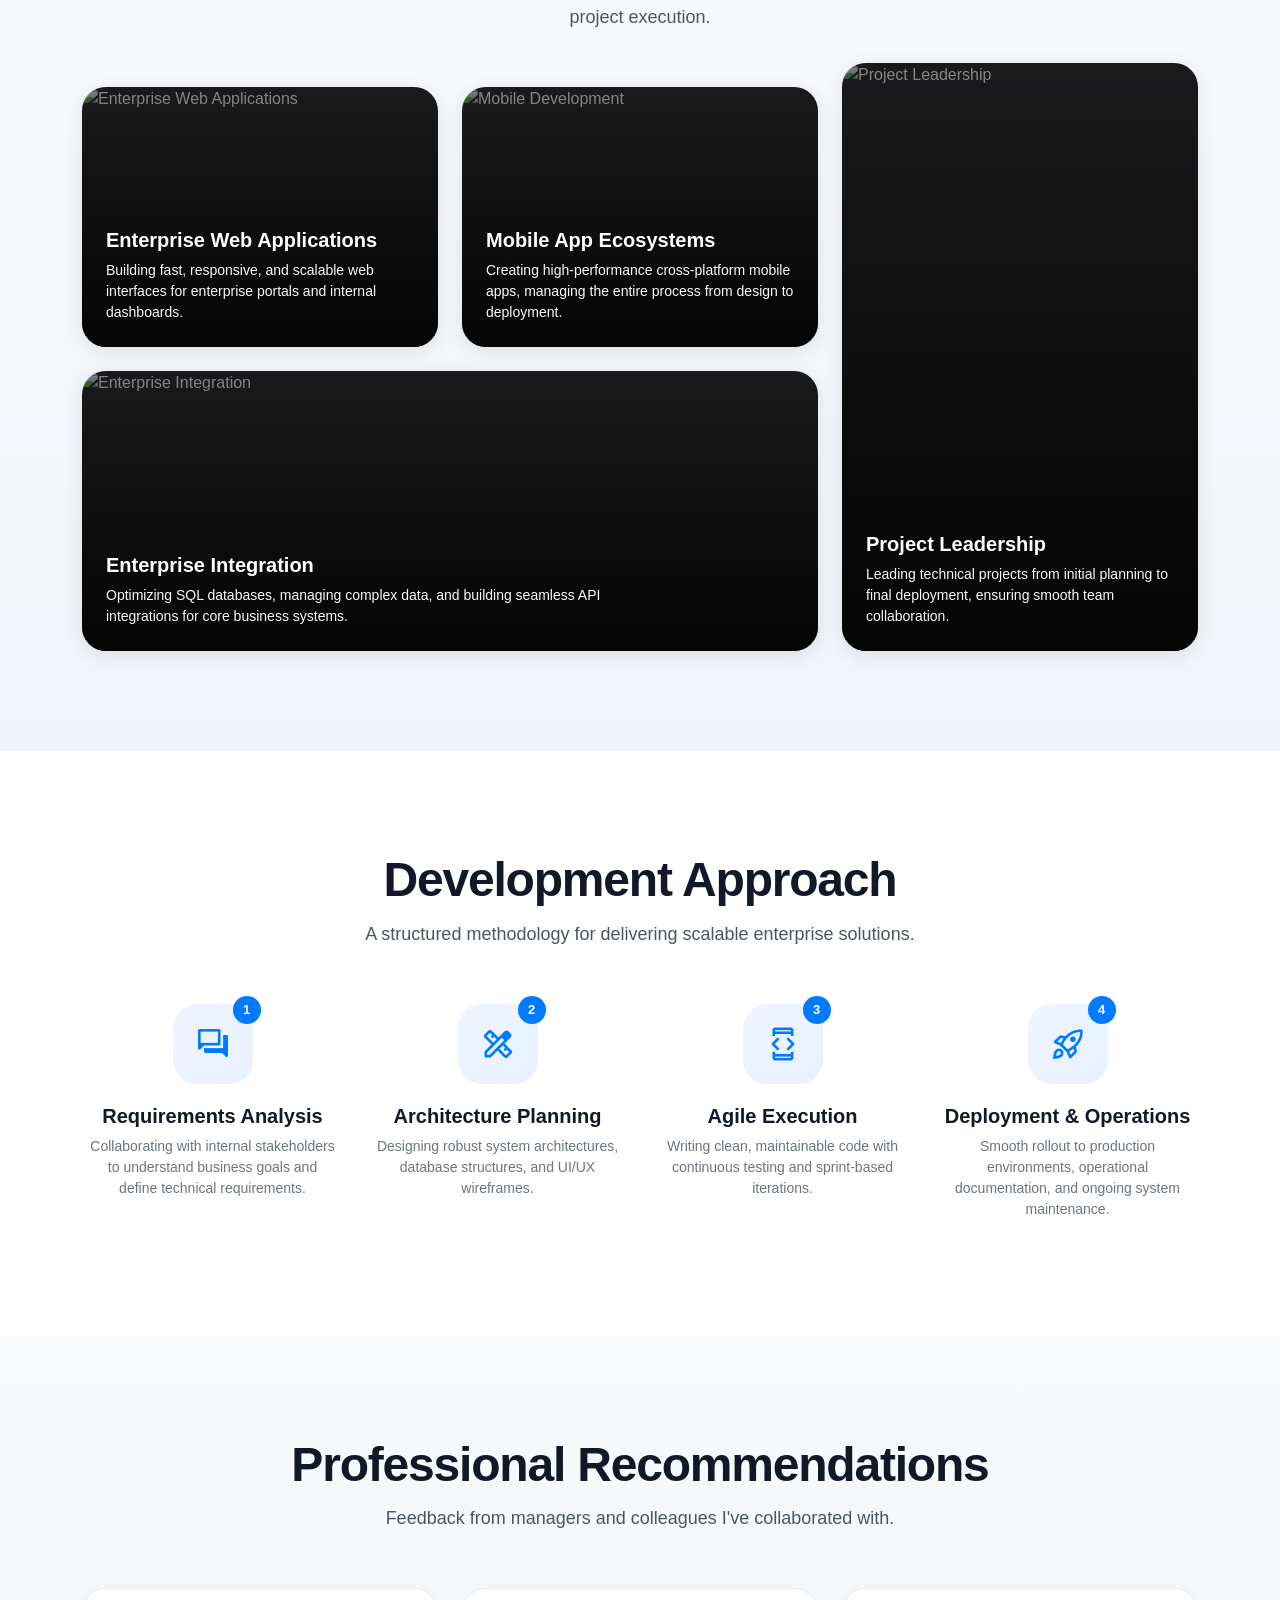
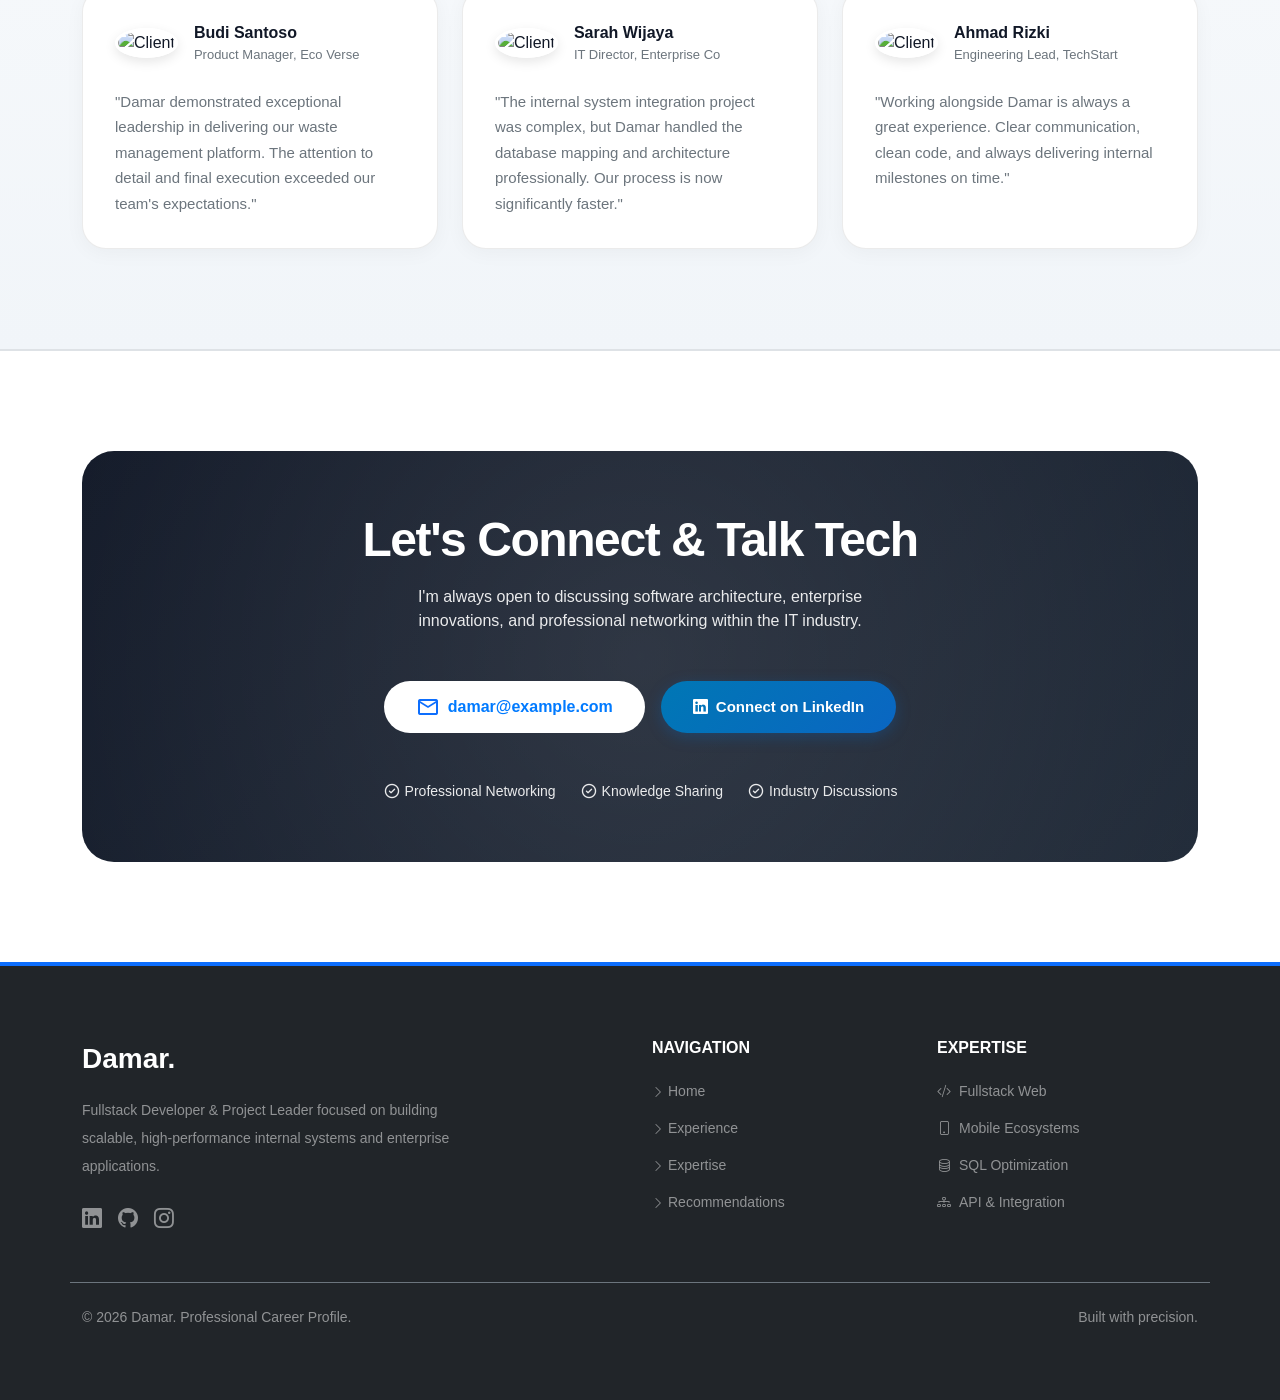
==== commit c04cb23e: "dark mode" ====
--- a/index.html
+++ b/index.html
@@ -23,6 +23,12 @@
         rel="stylesheet" />
     <link rel="stylesheet" href="https://cdn.jsdelivr.net/npm/bootstrap-icons@1.11.3/font/bootstrap-icons.min.css">
     <link rel="stylesheet" href="assets/main.css">
+
+    <!-- Skrip anti-FOUC (Flash of Unstyled Content) untuk Mode Malam -->
+    <script>
+        const savedTheme = localStorage.getItem('theme') || 'light';
+        document.documentElement.setAttribute('data-theme', savedTheme);
+    </script>
 </head>
 
 <body>
@@ -43,6 +49,12 @@
                     <li class="nav-item ms-lg-2"><a href="#contact" class="btn-gradient text-decoration-none py-2 px-4"
                             style="font-size: 14px;">Let's
                             Connect</a></li>
+                    <li class="nav-item">
+                        <button class="theme-toggle ms-lg-2 mt-3 mt-lg-0" id="themeToggle"
+                            aria-label="Toggle Dark Mode">
+                            <span class="material-symbols-rounded" style="font-size: 20px;">dark_mode</span>
+                        </button>
+                    </li>
                 </ul>
             </div>
         </div>
@@ -192,7 +204,8 @@
         </div>
     </section>
 
-    <section id="about" class="section-padding" style="background: linear-gradient(180deg, #f8fafc 0%, #f1f5f9 100%);">
+    <section id="about" class="section-padding"
+        style="background: linear-gradient(180deg, var(--gradient-1) 0%, var(--gradient-2) 100%);">
         <div class="container">
             <div class="section-header reveal">
                 <h2 class="section-title" style="letter-spacing: -0.025em; font-weight: 800;">Core Expertise</h2>
@@ -313,7 +326,7 @@
     </section>
 
     <section id="testimonials" class="section-padding border-bottom"
-        style="background: linear-gradient(180deg, #f8fafc 0%, #f1f5f9 100%);">
+        style="background: linear-gradient(180deg, var(--gradient-1) 0%, var(--gradient-2) 100%);">
         <div class="container">
             <div class="section-header reveal">
                 <h2 class="section-title" style="letter-spacing: -0.025em; font-weight: 800;">Professional
--- a/assets/main.css
+++ b/assets/main.css
@@ -6,6 +6,34 @@
             --text-dark: #111827;
             --text-secondary: #4b5563;
             --border-light: rgba(0, 0, 0, 0.08);
+            --surface-bg: #ffffff;
+            --glass-bg: rgba(255, 255, 255, 0.95);
+            --gradient-1: #f8fafc;
+            --gradient-2: #f1f5f9;
+            --hero-bg-1: #f0f4f8;
+            --hero-bg-2: #e8eef5;
+            --page-header-1: #f5f5f7;
+            --page-header-2: #f0f0f2;
+            --project-hero-1: #f8fafc;
+            --project-hero-2: #ffffff;
+        }
+
+        [data-theme="dark"] {
+            --primary-blue: #3b82f6;
+            --bg-light: #0f172a;
+            --surface-bg: #1e293b;
+            --text-dark: #f8fafc;
+            --text-secondary: #94a3b8;
+            --border-light: rgba(255, 255, 255, 0.1);
+            --glass-bg: rgba(15, 23, 42, 0.85);
+            --gradient-1: #0f172a;
+            --gradient-2: #1e293b;
+            --hero-bg-1: #020617;
+            --hero-bg-2: #0f172a;
+            --page-header-1: #0f172a;
+            --page-header-2: #1e293b;
+            --project-hero-1: #0f172a;
+            --project-hero-2: #1e293b;
         }
 
         html {
@@ -17,6 +45,7 @@
             background-color: var(--bg-light);
             color: var(--text-dark);
             overflow-x: hidden;
+            transition: background-color 0.4s ease, color 0.4s ease;
         }
 
         .material-symbols-rounded {
@@ -113,7 +142,7 @@
         #hero {
             position: relative;
             overflow: hidden;
-            background: linear-gradient(180deg, #f0f4f8 0%, #e8eef5 100%);
+            background: linear-gradient(180deg, var(--hero-bg-1) 0%, var(--hero-bg-2) 100%);
             min-height: 100vh;
             z-index: 1;
         }
@@ -201,7 +230,7 @@
 
         /* === NAVBAR === */
         .navbar-glass {
-            background: rgba(255, 255, 255, 0.95);
+            background: var(--glass-bg);
             backdrop-filter: blur(20px) saturate(180%);
             border-bottom: 1px solid var(--border-light);
             transition: all 0.3s ease;
@@ -209,6 +238,81 @@
 
         .navbar-glass.scrolled {
             box-shadow: 0 4px 20px rgba(0, 0, 0, 0.08);
+        }
+
+        /* === THEME TOGGLE BUTTON === */
+        .theme-toggle {
+            background: var(--surface-bg);
+            border: 1px solid var(--border-light);
+            color: var(--text-secondary);
+            width: 42px;
+            height: 42px;
+            border-radius: 50%;
+            display: flex;
+            align-items: center;
+            justify-content: center;
+            cursor: pointer;
+            transition: all 0.3s cubic-bezier(0.4, 0, 0.2, 1);
+            box-shadow: 0 2px 8px rgba(0, 0, 0, 0.04);
+        }
+
+        .theme-toggle:hover {
+            color: var(--primary-blue);
+            transform: scale(1.05) rotate(-15deg);
+            box-shadow: 0 4px 12px rgba(0, 0, 0, 0.08);
+            border-color: var(--primary-blue);
+        }
+
+        /* === DARK MODE GLOBAL OVERRIDES === */
+        [data-theme="dark"] .bg-white {
+            background-color: var(--surface-bg) !important;
+        }
+
+        [data-theme="dark"] .bg-light {
+            background-color: rgba(255, 255, 255, 0.05) !important;
+        }
+
+        [data-theme="dark"] .text-dark {
+            color: var(--text-dark) !important;
+        }
+
+        [data-theme="dark"] .border-bottom,
+        [data-theme="dark"] .border-top,
+        [data-theme="dark"] .border {
+            border-color: var(--border-light) !important;
+        }
+
+        [data-theme="dark"] .btn-outline-dark {
+            border-color: var(--border-light);
+            color: var(--text-dark) !important;
+            background: var(--surface-bg);
+        }
+
+        [data-theme="dark"] .btn-outline-dark:hover {
+            background: var(--border-light) !important;
+        }
+
+        [data-theme="dark"] .btn-white {
+            background: var(--surface-bg);
+            color: var(--text-dark) !important;
+            border: 1px solid var(--border-light);
+        }
+
+        [data-theme="dark"] .process-icon {
+            background: linear-gradient(135deg, #1e293b 0%, #0f172a 100%);
+            color: var(--primary-blue);
+        }
+
+        [data-theme="dark"] .bento-card {
+            background-color: #020617;
+        }
+
+        [data-theme="dark"] .modern-tabs {
+            background-color: rgba(255, 255, 255, 0.05);
+        }
+
+        [data-theme="dark"] .modern-tabs .nav-link.active {
+            background: var(--surface-bg);
         }
 
         /* === CLIENT LOGOS === */
@@ -296,7 +400,7 @@
 
         /* === STATS CARDS === */
         .stat-card {
-            background: #ffffff;
+            background: var(--surface-bg);
             border-radius: 20px;
             border: 1px solid var(--border-light);
             box-shadow: 0 4px 16px rgba(0, 0, 0, 0.04);
@@ -354,7 +458,7 @@
         }
 
         .card-modern {
-            background: #ffffff;
+            background: var(--surface-bg);
             border-radius: 24px;
             padding: 16px;
             border: 1px solid var(--border-light);
@@ -376,7 +480,7 @@
         }
 
         .card-modern-img {
-            background-color: #f3f4f6;
+            background-color: var(--bg-light);
             border-radius: 16px;
             overflow: hidden;
             position: relative;
@@ -399,7 +503,7 @@
             position: absolute;
             top: 12px;
             right: 12px;
-            background: #ffffff;
+            background: var(--surface-bg);
             color: var(--text-dark);
             font-weight: 600;
             font-size: 11px;
@@ -431,7 +535,7 @@
 
         /* === TESTIMONIALS === */
         .testimonial-card {
-            background: #ffffff;
+            background: var(--surface-bg);
             border-radius: 24px;
             padding: 32px;
             border: 1px solid var(--border-light);
@@ -770,7 +874,7 @@
         .page-header {
             padding: 140px 0 70px 0;
             text-align: center;
-            background: linear-gradient(180deg, #f5f5f7 0%, #f0f0f2 100%);
+            background: linear-gradient(180deg, var(--page-header-1) 0%, var(--page-header-2) 100%);
             border-bottom: 1px solid var(--border-light);
         }
 
@@ -783,7 +887,8 @@
             padding-left: 48px;
             height: 48px;
             border: 1px solid var(--border-light);
-            background-color: #fff;
+            background-color: var(--surface-bg);
+            color: var(--text-dark);
             box-shadow: 0 2px 8px rgba(0, 0, 0, 0.03);
             transition: all 0.3s ease;
         }
@@ -804,7 +909,7 @@
         }
 
         .filter-btn {
-            background-color: #fff;
+            background-color: var(--surface-bg);
             border: 1px solid var(--border-light);
             color: var(--text-secondary);
             font-weight: 600;
@@ -829,7 +934,7 @@
         /* === DETAIL PORTO SPECIFIC === */
         .project-hero {
             padding: 90px 0 24px;
-            background: linear-gradient(180deg, #f8fafc 0%, #ffffff 100%);
+            background: linear-gradient(180deg, var(--project-hero-1) 0%, var(--project-hero-2) 100%);
             border-bottom: 1px solid var(--border-light);
         }
 
@@ -854,7 +959,7 @@
         }
 
         .detail-card {
-            background: white;
+            background: var(--surface-bg);
             border-radius: 20px;
             padding: 32px;
             border: 1px solid var(--border-light);
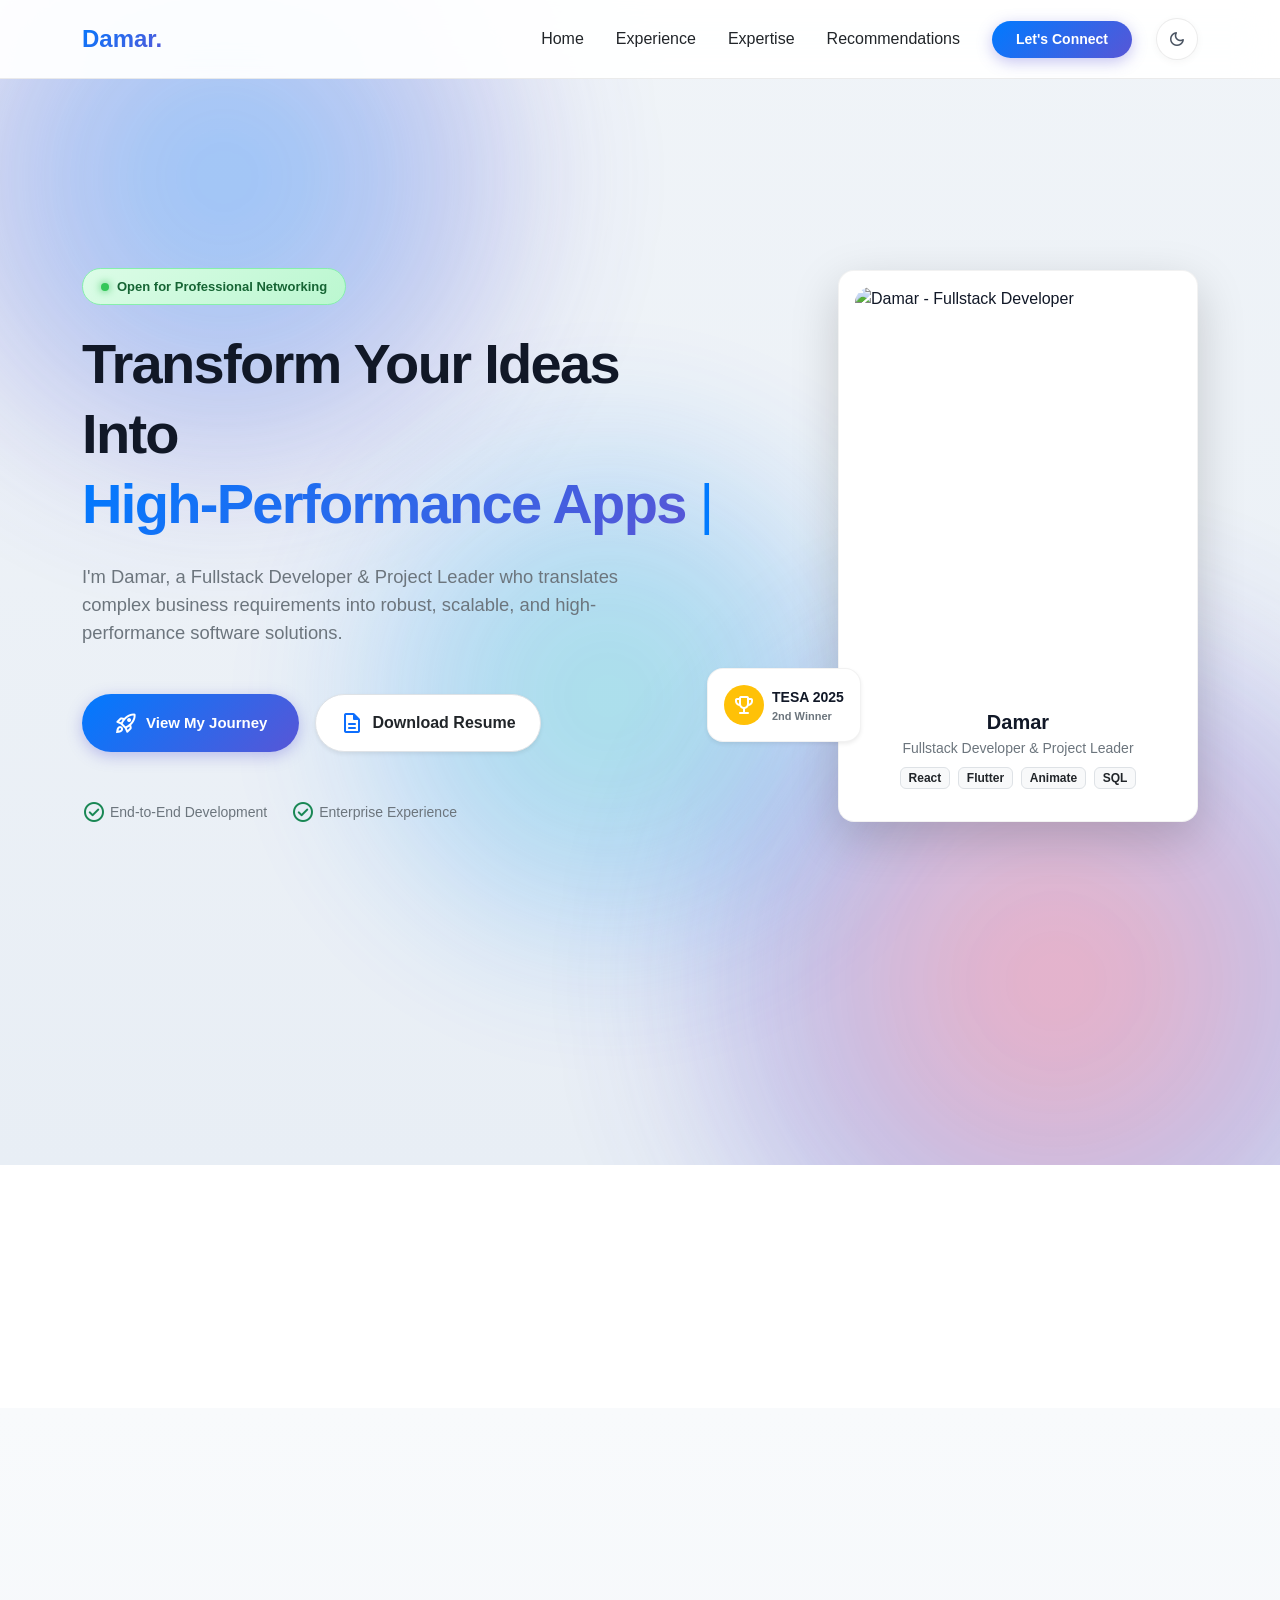
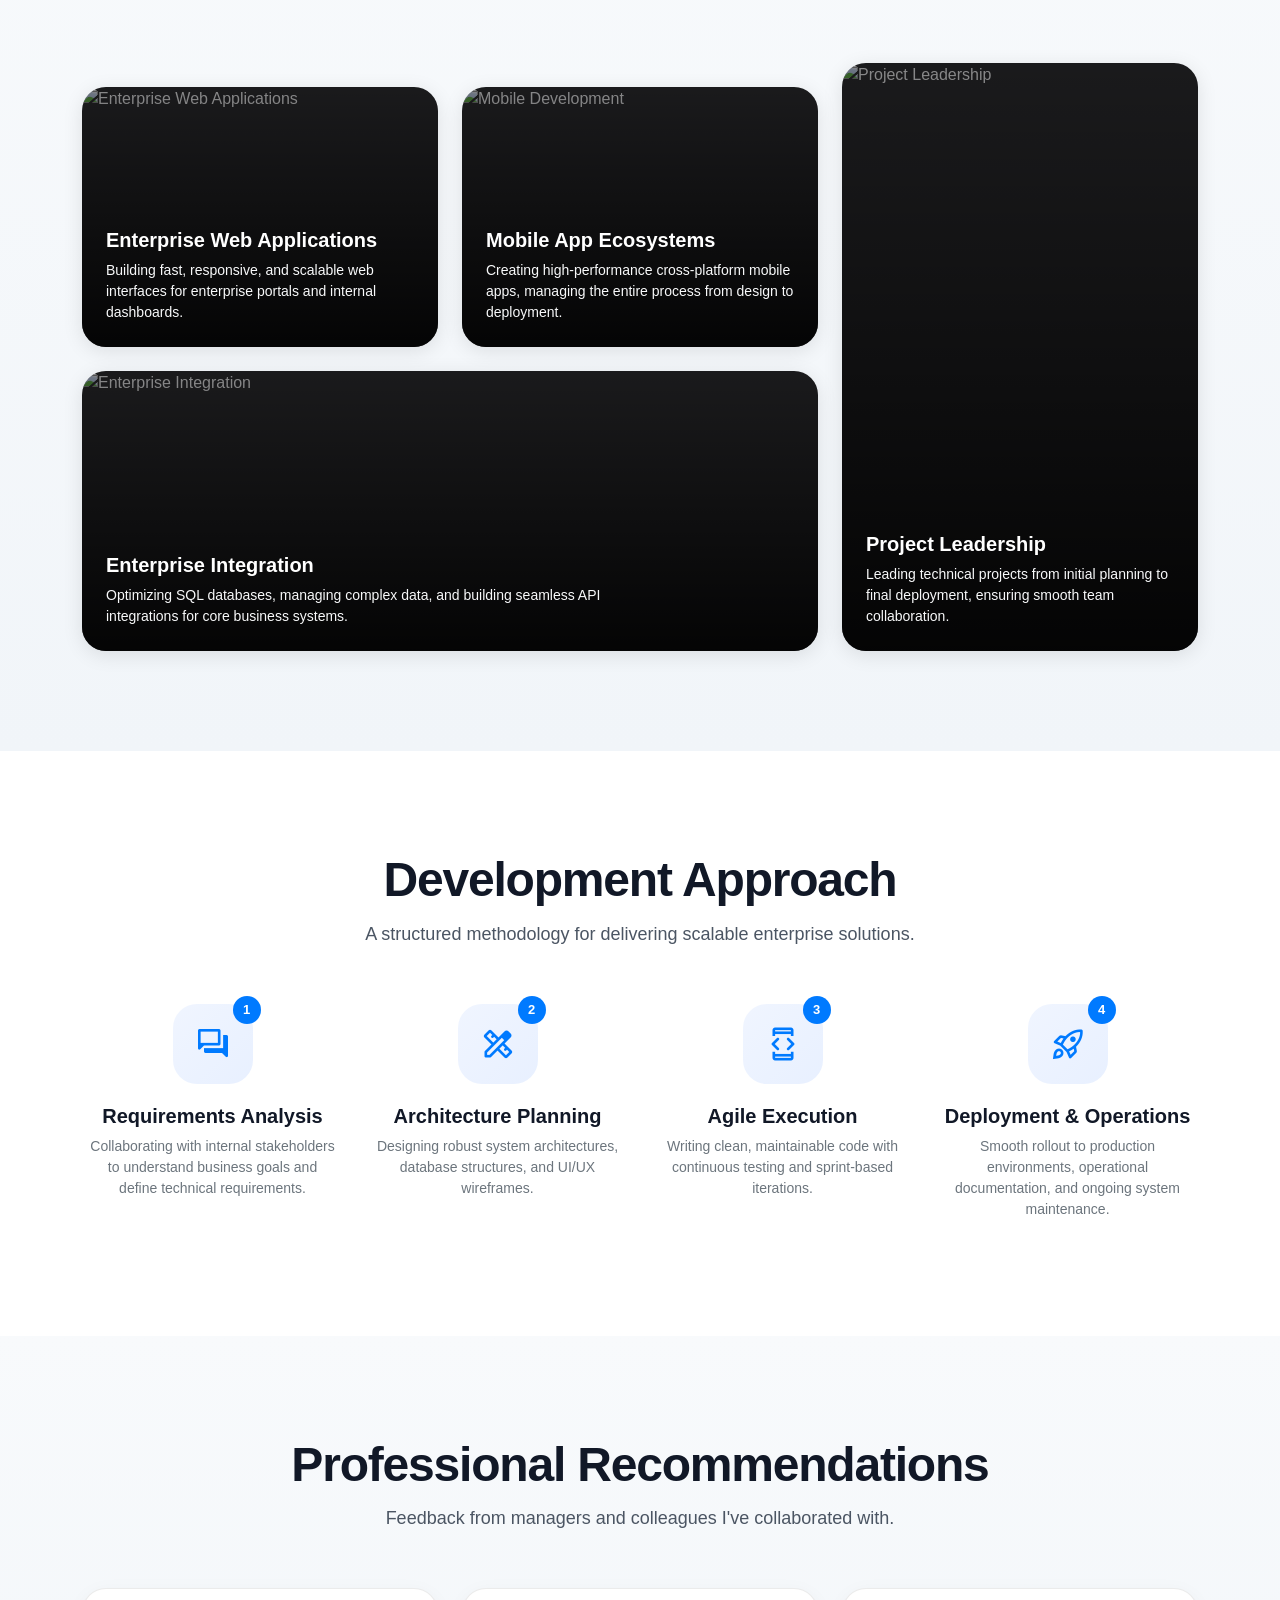
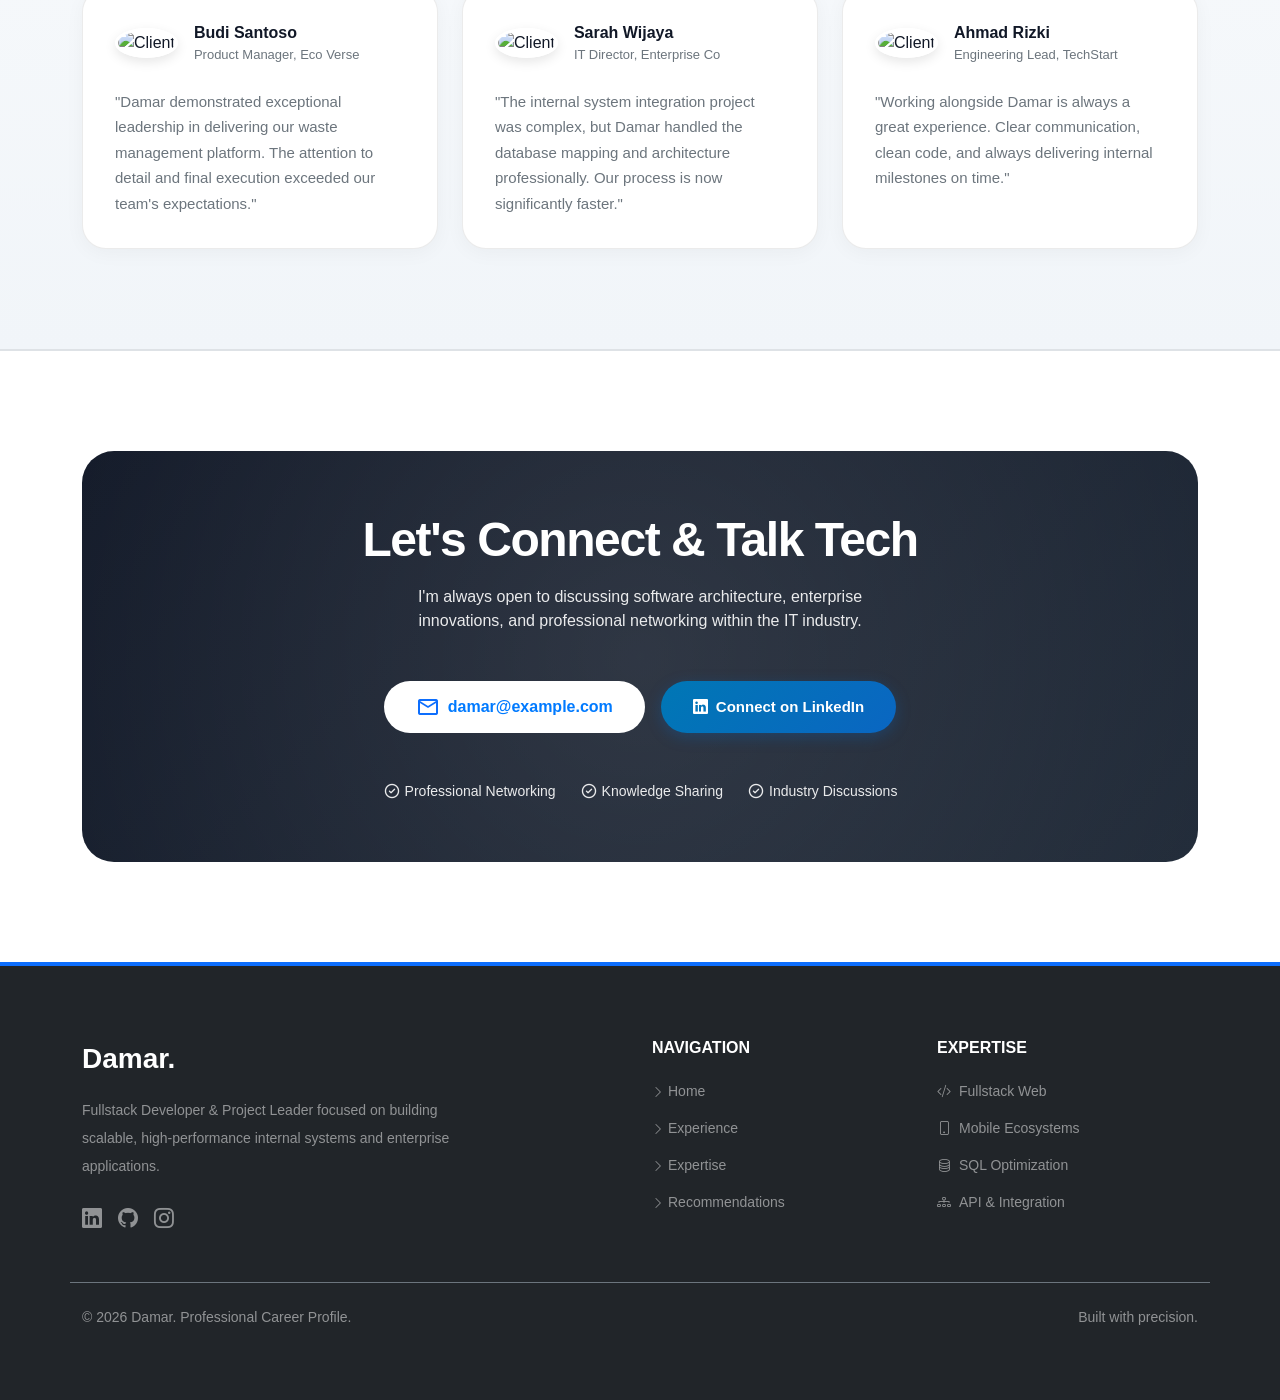
==== commit 2e1d6019: "Mantaps" ====
--- a/index.html
+++ b/index.html
@@ -464,7 +464,7 @@
                     <ul class="list-unstyled small d-flex flex-column gap-3">
                         <li><a href="#hero" class="text-white-50 footer-link-hover text-decoration-none"><i
                                     class="bi bi-chevron-right me-1 small"></i>Home</a></li>
-                        <li><a href="#portfolio" class="text-white-50 footer-link-hover text-decoration-none"><i
+                        <li><a href="portofolio.html" class="text-white-50 footer-link-hover text-decoration-none"><i
                                     class="bi bi-chevron-right me-1 small"></i>Experience</a></li>
                         <li><a href="#about" class="text-white-50 footer-link-hover text-decoration-none"><i
                                     class="bi bi-chevron-right me-1 small"></i>Expertise</a></li>
--- a/assets/main.css
+++ b/assets/main.css
@@ -23,7 +23,7 @@
             --bg-light: #0f172a;
             --surface-bg: #1e293b;
             --text-dark: #f8fafc;
-            --text-secondary: #94a3b8;
+            --text-secondary: #cbd5e1;
             --border-light: rgba(255, 255, 255, 0.1);
             --glass-bg: rgba(15, 23, 42, 0.85);
             --gradient-1: #0f172a;
@@ -272,8 +272,19 @@
             background-color: rgba(255, 255, 255, 0.05) !important;
         }
 
+        [data-theme="dark"] .bg-dark {
+            background-color: rgba(255, 255, 255, 0.1) !important;
+            color: var(--text-dark) !important;
+            border: 1px solid var(--border-light) !important;
+        }
+
         [data-theme="dark"] .text-dark {
             color: var(--text-dark) !important;
+        }
+
+        [data-theme="dark"] .text-secondary,
+        [data-theme="dark"] .text-muted {
+            color: var(--text-secondary) !important;
         }
 
         [data-theme="dark"] .border-bottom,
@@ -312,6 +323,16 @@
         }
 
         [data-theme="dark"] .modern-tabs .nav-link.active {
+            background: var(--surface-bg);
+        }
+
+        [data-theme="dark"] .gallery-nav {
+            background: rgba(15, 23, 42, 0.8);
+            color: var(--text-dark);
+            border: 1px solid var(--border-light);
+        }
+
+        [data-theme="dark"] .gallery-nav:hover {
             background: var(--surface-bg);
         }
 
@@ -434,7 +455,7 @@
         }
 
         .modern-tabs .nav-link {
-            color: #4b5563;
+            color: var(--text-secondary);
             font-weight: 600;
             border-radius: 50px;
             padding: 10px 24px;
@@ -898,6 +919,11 @@
             border-color: var(--primary-blue);
         }
 
+        .search-input::placeholder {
+            color: var(--text-secondary) !important;
+            opacity: 0.7 !important;
+        }
+
         .search-icon {
             position: absolute;
             left: 20px;
@@ -1014,6 +1040,7 @@
             top: 50%;
             transform: translateY(-50%);
             background: rgba(255, 255, 255, 0.8);
+            color: var(--text-dark);
             border: none;
             width: 40px;
             height: 40px;
@@ -1028,7 +1055,7 @@
         }
 
         .gallery-nav:hover {
-            background: white;
+            background: rgba(255, 255, 255, 0.95);
             transform: translateY(-50%) scale(1.1);
         }
 
@@ -1130,7 +1157,7 @@
 
         .btn-outline {
             border: 1px solid var(--border-light);
-            background: white;
+            background: var(--surface-bg);
             color: var(--text-dark);
             border-radius: 100px;
             padding: 12px 28px;
@@ -1143,7 +1170,7 @@
         }
 
         .btn-outline:hover {
-            background: #f3f4f6;
+            background: var(--bg-light);
         }
 
         /* Shimmer Loading Effect */
